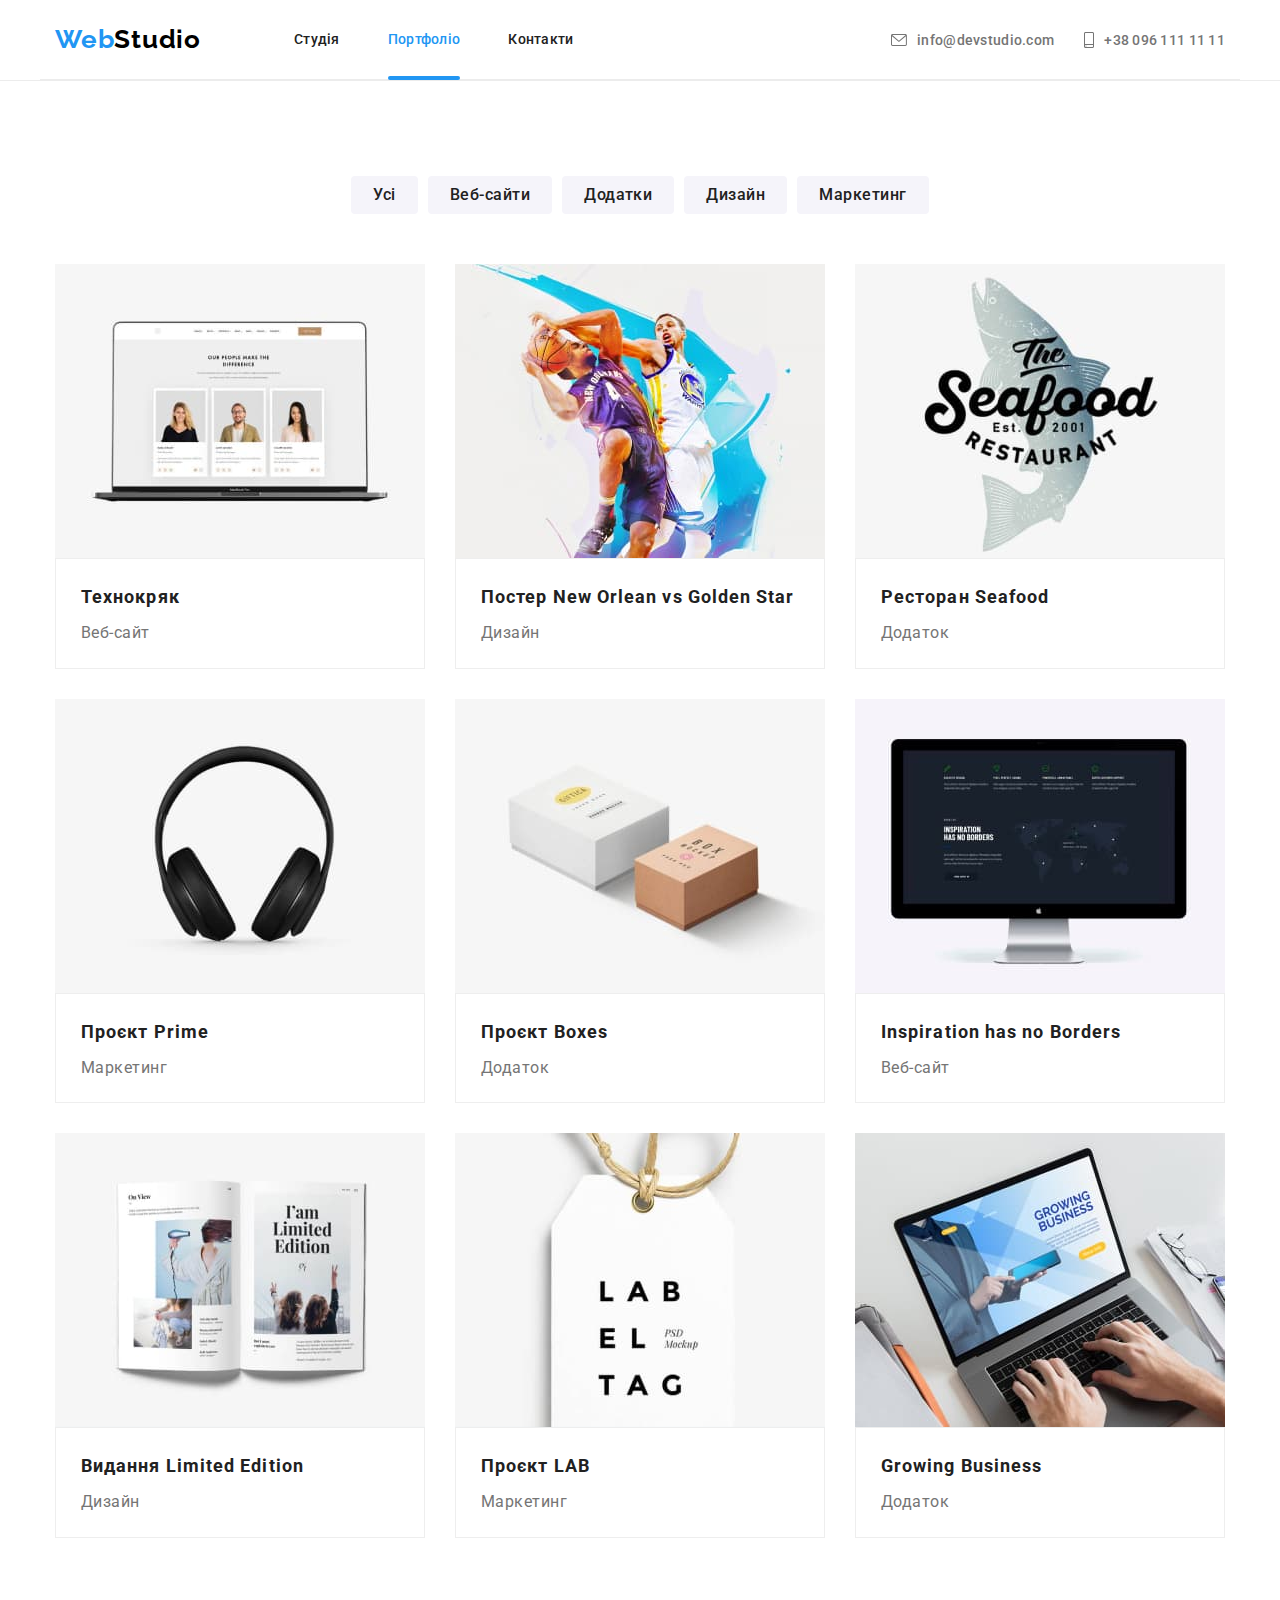
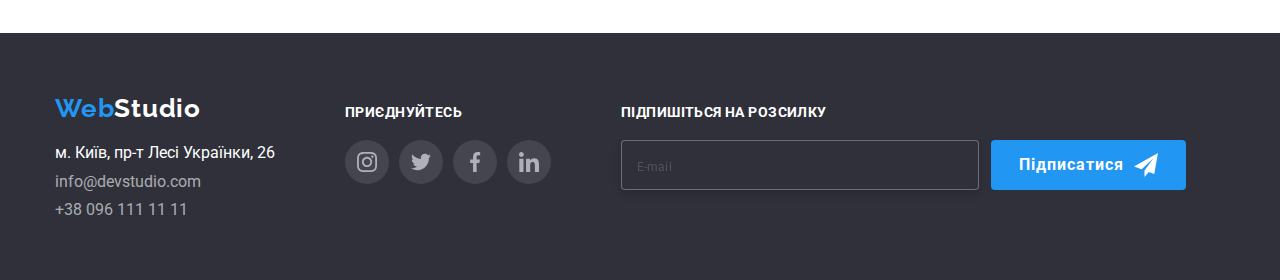
==== portfolio.html @ ee01ff92 "adding files from 6 hw" ====
<!DOCTYPE html>
<html lang="en">

<head>
    <meta charset="UTF-8">
    <meta http-equiv="X-UA-Compatible" content="IE=edge">
    <meta name="viewport" content="width=device-width, initial-scale=1.0">
    <title>WebStudio</title>
    <link
        href="https://fonts.googleapis.com/css2?family=Raleway:wght@700&family=Roboto:wght@400;500;700;900&display=swap"
        rel="stylesheet">
    <link rel="stylesheet"
        href="https://cdnjs.cloudflare.com/ajax/libs/modern-normalize/1.1.0/modern-normalize.min.css">
    <link rel="stylesheet" href="./css/styles.css">
</head>

<body>
    <!-- Header  -->
    <header class="header">
        <div class="header container">
            <nav class="navigation">
                <a href="./index.html" class="logo"> <span class="part-logo"> Web</span>Studio</a>

                <ul class="site-nav list">
                    <li class="nav-items"><a class="nav-link" href="./index.html"> Студія</a></li>
                    <li class="nav-items"><a class="nav-link current-page" href="./portfolio.html"> Портфоліо</a></li>
                    <li class="nav-items"><a class="nav-link" href=""> Контакти</a></li>
                </ul>
            </nav>
            <ul class="contacts list">
                <li class="contacts-item"> <a class="contacts-link" href="mailto:info@devstudio.com">
                        <svg class="header-icon" width="16" height="12">
                            <use href="./images/symbol-defs.svg#icon-mail"></use>
                        </svg> info@devstudio.com</a></li>
                <li class="contacts-item"> <a class="contacts-link" href="tel:+380961111111">
                        <svg class="header-icon" width="10" height="16">
                            <use href="./images/symbol-defs.svg#icon-smartphone"></use>
                        </svg>+38 096 111 11 11</a></li>
            </ul>
        </div>
    </header>

    <!-- Main -->
    <main>
        <section class="examples-section">
            <div class="container examples-container">
                <h1 class="hide-title"> Наші роботи:</h1>
                <div class="button-list-container">
                    <ul class="button-list list">
                        <li class="buttons-choose"><button type="button" class="example-button">Усі </button></li>
                        <li class="buttons-choose"><button type="button" class="example-button">Веб-сайти</button></li>
                        <li class="buttons-choose"><button type="button" class="example-button">Додатки</button></li>
                        <li class="buttons-choose"><button type="button" class="example-button">Дизайн</button></li>
                        <li class="buttons-choose"><button type="button" class="example-button">Маркетинг</button></li>
                    </ul>
                </div>
                <ul class="works-list list">
                    <li class="example-item">
                        <a class="example-link" href="#">
                            <div>
                                <div class="img-overlay">
                                    <img class="example-img" src="./images/work1.jpg" alt="Created web-site Tehnokriak"
                                        width="370" height="300">
                                    <div class="overlay-wrapp">
                                        <p>Ресурс пропонує комплексні пропозиції з різним рівнем функціоналу та
                                            сервісів. Все це дозволить відвідувачу отримати вичерпні відомості про
                                            компанію чи приватну особу.</p>
                                    </div>
                                </div>

                                <div class="example-text">
                                    <h2 class="example-name">Технокряк</h2>
                                    <p class="example-type">Веб-сайт</p>
                                </div>
                            </div>
                        </a>
                    </li>

                    <li class="example-item">
                        <a class="example-link" href="#">
                            <div>
                                <div class="img-overlay">
                                    <img class="example-img" src="./images/work2.jpg"
                                        alt='Designed poster "New Orlean vs Golden Star" ' width="370" height="300">
                                    <div class="overlay-wrapp">
                                        <p>Ресурс пропонує комплексні пропозиції з різним рівнем функціоналу та
                                            сервісів. Все це дозволить відвідувачу отримати вичерпні відомості про
                                            компанію чи приватну особу.</p>
                                    </div>
                                </div>
                                <div class="example-text">
                                    <h2 class="example-name">Постер New Orlean vs Golden Star</h2>
                                    <p class="example-type">Дизайн</p>
                                </div>
                            </div>
                        </a>
                    </li>

                    <li class="example-item">
                        <a class="example-link" href="#">
                            <div>
                                <div class="img-overlay">
                                    <img class="example-img" src="./images/work3.jpg" alt="Worker 3" width="370"
                                        height="300">
                                    <div class="overlay-wrapp">
                                        <p>Ресурс пропонує комплексні пропозиції з різним рівнем функціоналу та
                                            сервісів. Все це дозволить відвідувачу отримати вичерпні відомості про
                                            компанію чи приватну особу.</p>
                                    </div>
                                </div>
                                <div class="example-text">
                                    <h2 class="example-name">Ресторан Seafood</h2>
                                    <p class="example-type">Додаток</p>
                                </div>
                            </div>
                        </a>
                    </li>

                    <li class="example-item">
                        <a class="example-link" href="#">
                            <div>
                                <div class="img-overlay">
                                    <img class="example-img" src="./images/work4.jpg" alt="Worker 4" width="370"
                                        height="300">
                                    <div class="overlay-wrapp">
                                        <p>Ресурс пропонує комплексні пропозиції з різним рівнем функціоналу та
                                            сервісів. Все це дозволить відвідувачу отримати вичерпні відомості про
                                            компанію чи приватну особу.</p>
                                    </div>
                                </div>
                                <div class="example-text">
                                    <h2 class="example-name">Проєкт Prime</h2>
                                    <p class="example-type">Маркетинг</p>
                                </div>
                            </div>
                        </a>
                    </li>

                    <li class="example-item">
                        <a class="example-link" href="#">
                            <div>
                                <div class="img-overlay">
                                    <img class="example-img" src="./images/work5.jpg" alt="Worker 1" width="370"
                                        height="300">
                                    <div class="overlay-wrapp">
                                        <p>Ресурс пропонує комплексні пропозиції з різним рівнем функціоналу та
                                            сервісів. Все це дозволить відвідувачу отримати вичерпні відомості про
                                            компанію чи приватну особу.</p>
                                    </div>
                                </div>
                                <div class="example-text">
                                    <h2 class="example-name">Проєкт Boxes</h2>
                                    <p class="example-type">Додаток</p>
                                </div>
                            </div>
                        </a>
                    </li>

                    <li class="example-item">
                        <a class="example-link" href="#">
                            <div>
                                <div class="img-overlay">
                                    <img class="example-img" src="./images/work6.jpg" alt="Worker 2" width="370"
                                        height="300">
                                    <div class="overlay-wrapp">
                                        <p>Ресурс пропонує комплексні пропозиції з різним рівнем функціоналу та
                                            сервісів. Все це дозволить відвідувачу отримати вичерпні відомості про
                                            компанію чи приватну особу.</p>
                                    </div>
                                </div>
                                <div class="example-text">
                                    <h2 class="example-name">Inspiration has no Borders</h2>
                                    <p class="example-type">Веб-сайт</p>
                                </div>
                            </div>
                        </a>
                    </li>

                    <li class="example-item">
                        <a class="example-link" href="#">
                            <div>
                                <div class="img-overlay">
                                    <img class="example-img" src="./images/work7.jpg" alt="Worker 3" width="370"
                                        height="300">
                                    <div class="overlay-wrapp">
                                        <p>Ресурс пропонує комплексні пропозиції з різним рівнем функціоналу та
                                            сервісів. Все це дозволить відвідувачу отримати вичерпні відомості про
                                            компанію чи приватну особу.</p>
                                    </div>
                                </div>
                                <div class="example-text">
                                    <h2 class="example-name">Видання Limited Edition</h2>
                                    <p class="example-type">Дизайн</p>
                                </div>
                            </div>
                        </a>
                    </li>

                    <li class="example-item">
                        <a class="example-link" href="#">
                            <div>
                                <div class="img-overlay">
                                    <img class="example-img" src="./images/work8.jpg" alt="Worker 4" width="370"
                                        height="300">
                                    <div class="overlay-wrapp">
                                        <p>Ресурс пропонує комплексні пропозиції з різним рівнем функціоналу та
                                            сервісів. Все це дозволить відвідувачу отримати вичерпні відомості про
                                            компанію чи приватну особу.</p>
                                    </div>
                                </div>
                                <div class="example-text">
                                    <h2 class="example-name">Проєкт LAB</h2>
                                    <p class="example-type">Маркетинг</p>
                                </div>
                            </div>
                        </a>
                    </li>

                    <li class="example-item">
                        <a class="example-link" href="#">
                            <div>
                                <div class="img-overlay">
                                    <img class="example-img" src="./images/work9.jpg" alt="Worker 4" width="370"
                                        height="300">
                                    <div class="overlay-wrapp">
                                        <p>Ресурс пропонує комплексні пропозиції з різним рівнем функціоналу та
                                            сервісів. Все це дозволить відвідувачу отримати вичерпні відомості про
                                            компанію чи приватну особу.</p>
                                    </div>
                                </div>
                                <div class="example-text">
                                    <h2 class="example-name">Growing Business</h2>
                                    <p class="example-type">Додаток</p>
                                </div>
                            </div>
                        </a>
                    </li>
                </ul>
            </div>
        </section>
    </main>

    <!-- Footer -->
    <footer>
        <div class="footer container">
            <div class="adress-box">
                <a href="./index.html" class="footer logo"> <span class="part-logo"> Web</span>Studio</a>
                <address>
                    <ul class="footer-contacts list">
                        <li class="footer-contacts-item">
                            <a class="footer-adress-link"
                                href="https://www.google.com/maps/place/%D0%B1%D1%83%D0%BB%D1%8C%D0%B2%D0%B0%D1%80+%D0%9B%D0%B5%D1%81%
                D1%96+%D0%A3%D0%BA%D1%80%D0%B0%D1%97%D0%BD%D0%BA%D0%B8,+26,+%D0%9A%D0%B8%D1%97%D0%B2,+02000/@50.4265807,30.
                5383858,17z/data=!3m1!4b1!4m5!3m4!1s0x40d4cf0e033ecbe9:0x57a4dffefec77da0!8m2!3d50.4265807!4d30.5383858" target="_blank"
                                rel="noopener noreferrer">
                                м. Київ, пр-т Лесі Українки, 26</a>
                        </li>

                        <li class="footer-contacts-item">
                            <a class="footer-contacts-link" href="mailto:info@devstudio.com">info@devstudio.com</a>
                        </li>

                        <li class="footer-contacts-item">
                            <a class="footer-contacts-link" href="tel:+380961111111">+38 096 111 11 11</a>
                        </li>
                    </ul>
                </address>
            </div>
            <div class="footer-social">
                <h3 class="social-title uppercase-text">Приєднуйтесь</h3>
                <ul class="footer social-list">
                    <li><a class="social-link" href="#"><svg width="20" height="20">
                                <use href="./images/symbol-defs.svg#icon-instagram"></use>
                            </svg></a></li>
                    <li><a class="social-link" href="#"><svg width="20" height="20">
                                <use href="./images/symbol-defs.svg#icon-twitter"></use>
                            </svg></a></li>
                    <li><a class="social-link" href="#"><svg width="20" height="20">
                                <use href="./images/symbol-defs.svg#icon-facebook"></use>
                            </svg></a></li>
                    <li><a class="social-link" href="#"><svg width="20" height="20">
                                <use href="./images/symbol-defs.svg#icon-linkedin"></use>
                            </svg></a></li>
                </ul>
            </div>

            <div class="footer-subscribe">
                <h3 class="subscribe-title uppercase-text">Підпишіться на розсилку</h3>
                <form class="subscribe-form">
                    <input class="subscribe-input " type="email" name="email" placeholder="E-mail" required>
                    <button class="subscribe-button button " type="submit">
                        <span> Підписатися</span>
                        <svg class="subscribe-icon" width="24" height="24">
                            <use href="./images/symbol-defs.svg#icon-subscribe"></use>
                        </svg>
                    </button>
                </form>
            </div>

        </div>
    </footer>

</body>

</html>
---- css/styles.css ----
:root {
   --primary-text-color: #757575;
   --title-text-color: #212121;
   --accent-color: #2196F3;
   --primary-background-color: #ffffff;
   --secondary-background-color: #F5F4FA;
   --background-hero-color: #2F303A;

   --cubic: cubic-bezier(0.4, 0, 0.2, 1);
}

/*  reseting styles */

ul {
   list-style: none;
   padding: 0;
   margin: 0;
}

button {
   cursor: pointer
}

a {
   text-decoration: none;
   color: inherit;
   margin: 0;
}

h1,
h2,
h3,
h4,
h5,
h6 {
   margin: 0;
}

p {
   margin: 0;
}

address {
   font-style: normal;
}

button {
   font-family: inherit;
   padding: 0;
   margin: 0;
}

img {
   display: block;
   max-width: 100%;
   height: auto;
}

.container {
   max-width: 1200px;
   padding: 0 15px;
   margin: 0 auto;
}


body {
   font-family: Roboto, sans-serif;
   font-style: normal;
   color: var(--primary-text-color)
}


/* Header styles */
.header {
   border-bottom: 1px solid #ECECEC;
}

.header.container {
   height: 80px;
   display: flex;
}

/* Logo styles */
.logo {
   text-decoration: none;
   display: flex;
   align-items: center;
   justify-content: center;

   font-family: 'Raleway';
   font-weight: 700;
   font-size: 26px;
   line-height: 1.2;
   letter-spacing: 0.03em;
   color: #000000;
   margin-top: auto;
   margin-bottom: auto;
}

.logo .part-logo {
   color: var(--accent-color);
}


/* Navigation styles */
.nav-link {
   font-family: 'Roboto';
   font-style: normal;
   font-weight: 500;
   font-size: 14px;
   line-height: 1.2;
   letter-spacing: 0.02em;
   color: var(--title-text-color);

   padding-top: 32px;
   padding-bottom: 32px;
}

.site-nav :hover,
.site-nav :focus {
   color: var(--accent-color);
}



.navigation {
   display: flex;
   align-items: center;
   justify-content: center;
}

.site-nav {
   display: flex;
   align-items: center;
   justify-content: center;
}

.site-nav {
   margin-left: 93px;
   gap: 48px;
}

.nav-items {
   flex-basis: calc((100% - 2 * 50px)/2);

}

.nav-link {
   display: inline-block;
   position: relative;
}

.nav-link::after {
   position: absolute;
   left: 0;
   bottom: 0;
   content: '';
   width: 100%;
   height: 4px;
   padding-top: 1px;

   border-radius: 2px;
   background-color: var(--accent-color);
   transform: scaleX(0);
   transition: transform 250ms var(--cubic) 0ms;
}

.nav-link:hover::after,
.nav-link:focus::after {
   transform: scaleX(1);
}

.current-page {
   color: var(--accent-color);
}

.current-page::after {
   transform: scaleX(1);
}




/* Header contacts styles */
.contacts.list {
   display: flex;

   align-items: center;
   justify-content: center;
   margin-left: auto;
}

.contacts-link {
   font-weight: 500;
   font-size: 14px;
   line-height: 16px;
   letter-spacing: 0.02em;
   margin-left: auto;

   color: var(--primary-text-color);
   transition: color 250ms var(--cubic);
}

.contacts-item {
   display: flex;
   align-items: center;
   margin-left: auto;
}

.contacts-item :hover,
.contacts-item :focus {
   color: var(--accent-color);
}

.contacts-link {
   display: flex;
   align-items: center;
   margin-left: 30px;
}

.header-icon {
   margin-right: 10px;
   align-items: center;
   fill: currentColor;
}


/* Main styles */

/* Hero styles */
.hero {
   max-width: 1600px;
   height: 600px;
   margin-left: auto;
   margin-right: auto;
   background-image: linear-gradient(rgba(47, 48, 58, 0.4),
         rgba(47, 48, 58, 0.4)),
      url(../images/hero-background.jpg);
   background-repeat: no-repeat;
   background-position: center;
}

.hero-title {
   font-weight: 900;
   font-size: 44px;
   line-height: 1.36;
   text-align: center;
   letter-spacing: 0.06em;
   text-transform: uppercase;
   color: #ffffff;

   margin-bottom: 30px;
}

.hero-wrapper {
   max-width: 700px;
   margin-left: auto;
   margin-right: auto;
   padding-top: 200px;
   padding-bottom: 200px;
}

.button {
   color: #ffffff;
   background-color: var(--accent-color);
   border: none;
   border-radius: 4px;

}

.hero-button {
   display: flex;
   padding: 10px 32px;
   margin-left: auto;
   margin-right: auto;

   box-shadow: 0px 4px 4px rgba(0, 0, 0, 0.15);

   font-family: Roboto, sans-serif;
   font-weight: 700;
   font-size: 16px;
   line-height: 1.8;
   letter-spacing: 0.06em;

   transition: color 250ms var(--cubic);
}

.hero-button:hover,
.hero-button:focus {
   cursor: pointer;
   color: #000000;
   background-color: #188CE8;
   /* background-color: #EEEEEE; */

}


/* Main styles */
.section-title {
   color: var(--title-text-color);
   font-weight: 700;
   font-size: 36px;
   line-height: 1.2;
   text-align: center;
   letter-spacing: 0.03em;

   margin-bottom: 50px;
}

.section {
   padding-top: 95px;
   padding-bottom: 95px;
}


/*  What we do section  */

.we-do.list {
   display: flex;
}

.we-do-box {
   position: relative;
   display: inline-block;
}

.we-do-item:nth-child(-n+2) {
   margin-right: 30px;
}

.overlay-text {
   position: absolute;
   display: flex;
   justify-content: center;
   align-items: center;
   bottom: 0;
   left: 0;
   width: 100%;
   height: 70px;
   background: rgba(47, 48, 58, 0.8);
}

.uppercase-text {
   font-weight: 700;
   font-size: 14px;
   line-height: 16px;
   letter-spacing: 0.03em;
   text-transform: uppercase;

   color: #FFFFFF;
}

/* "Our advantages" styles */
.advantages-title {
   color: var(--title-text-color);

   font-weight: 700;
   font-size: 14px;
   line-height: 1.2;
   letter-spacing: 0.03em;
   text-transform: uppercase;

   margin-bottom: 10px;
}

.advantages-item {
   width: 270px;
}

.advantages-icon-box {
   height: 120px;
   background-color: var(--secondary-background-color);
   margin-bottom: 30px;
   display: flex;
   justify-content: center;
   align-items: center;
}

.advantages-text {
   font-weight: 400;
   font-size: 14px;
   line-height: 1.71;
   letter-spacing: 0.03em;
}

.hide-title {
   position: absolute;
   white-space: nowrap;
   width: 1px;
   height: 1px;
   overflow: hidden;
   border: 0;
   padding: 0;
   clip: rect(0 0 0 0);
   clip-path: inset(50%);
   margin: -1px;
}

.advantages-list {
   display: flex;
}

.advantages-item:nth-child(-n+3) {
   margin-right: 30px;
}

.advantages.section {
   padding-bottom: 0;
}


/* "Our team"  styles */

.section.team {
   background-color: var(--secondary-background-color);
}

.team-card {
   background-color: var(--primary-background-color);
   box-shadow: 0px 1px 3px rgba(0, 0, 0, 0.12), 0px 1px 1px rgba(0, 0, 0, 0.14), 0px 2px 1px rgba(0, 0, 0, 0.2);
   border-radius: 0px 0px 4px 4px;
}

.worker-name {
   font-weight: 500;
   font-size: 16px;
   line-height: 1.2;
   letter-spacing: 0.03em;
   color: var(--title-text-color);
   margin-bottom: 10px;
}

.worker-position {
   font-weight: 400;
   font-size: 16px;
   line-height: 1.2;
   letter-spacing: 0.03em;
   margin-bottom: 16px;
}

.team-list {
   display: flex;
   gap: 30px;
   flex-basis: calc((100% - 3 * 30px)/4);
}

.team-naming {
   padding: 30px 32px;
   text-align: center;
}

.social-list {
   display: flex;
   justify-content: space-between;
}

.social-link {
   font-weight: 400;
   font-size: 14px;
   line-height: 1.71;
   letter-spacing: 0.03em;
   color: rgba(255, 255, 255, 0.6);

   display: flex;
   justify-content: center;
   align-items: center;
   width: 44px;
   height: 44px;
   border-radius: 50%;
   fill: #AFB1B8;

   transition: fill 250ms var(--cubic),
      background-color 250ms var(--cubic),
      border-radius 250ms var(--cubic);
}


/*         ------------------------------- */
.social-link:hover,
.social-link:focus {
   background-color: var(--accent-color);
   fill: var(--primary-background-color);
}


/* Clients styles */
.clients-list {
   display: flex;
   gap: 30px;
   flex-basis: calc((100% - 5 * 30px)/6);
}


.clients-link {
   display: flex;
   width: 160px;
   height: 92px;
   justify-content: center;
   align-items: center;
   border: 1px solid #AFB1B8;
   border-radius: 4px;
   fill: #AFB1B8;

   transition: fill 250ms var(--cubic);
}

.clients-link:focus,
.clients-link:hover {
   border: 1px solid var(--accent-color);
   fill: var(--accent-color);
}


/* Portfolio styles */

/* Buttons list */
.button-list {
   display: flex;
   justify-content: center;
   margin-bottom: 50px;
}

.buttons-choose:not(:last-child) {
   margin-right: 10px;
}

/* 
.button-list .button  */
.example-button {
   font-family: Roboto;
   background-color: var(--secondary-background-color);
   color: var(--title-text-color);
   font-weight: 500;
   font-size: 16px;
   line-height: 1.62;
   letter-spacing: 0.03em;
   border: none;
   border-radius: 4px;
   padding: 6px 22px;

   transition: color 250ms var(--cubic),
      background-color 250ms var(--cubic),
      box-shadow 250ms var(--cubic);
}


.example-button:hover,
.example-button:focus,
.example-button:active {
   color: var(--primary-background-color);
   background-color: var(--accent-color);
   box-shadow: 0px 4px 4px rgba(0, 0, 0, 0.25);
}

/* Examples  */
.examples-container {
   padding-top: 95px;
   padding-bottom: 95px;
}

.example-link {
   position: relative;
}

.example-item {
   position: relative;
   box-sizing: border-box;
   background-color: #FFFFFF;
   flex-basis: calc((100% - 2 * 30px)/3);
}

.img-overlay {
   position: relative;
   overflow: hidden;
}

.overlay-wrapp {
   font-size: 18px;
   line-height: 1.56;
   letter-spacing: 0.03em;
   color: #fff;

   position: absolute;
   display: flex;
   justify-content: center;
   align-items: center;
   background: rgba(33, 150, 243, 0.9);
   padding: 63px 24px;
   bottom: 0;
   width: 100%;
   height: 100%;

   transform: translateY(100%);
   transition: 250ms transform var(--cubic);

}

.example-link:focus .overlay-wrapp,
.example-item:hover .overlay-wrapp {
   transform: translateY(0);
}

.example-item:hover {
   box-shadow: 0px 1px 1px rgba(0, 0, 0, 0.12), 0px 4px 4px rgba(0, 0, 0, 0.06), 1px 4px 6px rgba(0, 0, 0, 0.16);
}

.example-text {
   padding: 20px 25px;
   border: 1px solid #EEEEEE;
}

.works-list {
   display: flex;
   flex-wrap: wrap;
   gap: 30px;
   justify-content: center;
}

.example-name {
   font-weight: 700;
   font-size: 18px;
   line-height: 2.0;
   letter-spacing: 0.06em;
   margin-bottom: 4px;
   color: var(--title-text-color);
}

.example-type {
   font-weight: 400;
   font-size: 16px;
   line-height: 1.8;
   letter-spacing: 0.03em;
   color: var(--primary-text-color);
}

/* Footer */
footer {
   background-color: var(--background-hero-color);
}

.footer.container {
   padding-top: 60px;
   padding-bottom: 60px;
}


/* Contacts styles */
.footer {
   display: flex;
   align-items: baseline;
   gap: 0;
}


.footer-social {
   width: 206px;
   height: 80px;
   margin-right: 70px;
   margin-left: 70px;
}

.social-title {
   margin-bottom: 20px;
}

.footer .social-link {
   background-color: rgba(255, 255, 255, 0.1);
   border-radius: 50%;
   transition: background-color 250ms var(--cubic),
      color 250ms var(--cubic);
}

.social-link:hover,
.social-link:focus {
   background-color: var(--accent-color);
}

.footer .logo {
   display: inline-block;
   color: #FFFFFF;
   margin-bottom: 20px;
}

.footer-adress-link {
   color: #FFFFFF;
   transition: color 250ms var(--cubic);
}

.footer-contacts-item:nth-child(-n+2) {
   margin-bottom: 10px;
}

.footer-contacts-link {
   color: rgba(255, 255, 255, 0.6);
   transition: color 250ms var(--cubic);
}

.footer-contacts-link:focus,
.footer-contacts-link:hover,
.footer-adress-link:hover,
.footer-adress-link:focus {
   color: var(--accent-color);
}


/* Footer-subscribe */
.subscribe-title {
   margin-bottom: 20px;
}

.subscribe-form {
   display: flex;
}

.subscribe-input {
   width: 358px;
   height: 50px;
   letter-spacing: 0.03em;
   color: var(--primary-background-color);
   background-color: var(--background-hero-color);
   filter: drop-shadow(0px 4px 4px rgba(0, 0, 0, 0.15));

   border: 1px solid rgba(255, 255, 255, 0.3);
   border-radius: 4px;
   padding: 15px;

   outline: transparent;
}

.subscribe-button {
   display: flex;
   align-items: center;
   text-align: center;

   font-weight: 700;
   font-size: 16px;
   line-height: 1.88;
   letter-spacing: 0.06em;
   color: #FFFFFF;

   margin-left: 12px;
   padding: 10px 28px;

}

.subscribe-icon {
   margin-left: 10px;
}


/* Modal window */
.backdrop {
   position: fixed;
   left: 0;
   bottom: 0;
   top: 0;
   right: 0;
   opacity: 1;
   transition: opacity 250ms var(--cubic);
   background-color: rgba(0, 0, 0, 0.2);

}

.is-hidden {
   visibility: hidden;
   opacity: 0;
   pointer-events: none;

}

.modal {
   position: absolute;
   width: 528px;
   height: 581px;
   top: 50%;
   padding: 40px;
   left: 50%;
   transform: translate(-50%, -50%) scale(1);
   background-color: #FFFFFF;
   box-shadow: 0px 1px 3px rgba(0, 0, 0, 0.12), 0px 1px 1px rgba(0, 0, 0, 0.14), 0px 2px 1px rgba(0, 0, 0, 0.2);
   border-radius: 4px;
   transition: transform 250ms var(--cubic);
}

.modal-close {
   cursor: pointer;
   position: absolute;
   width: 30px;
   height: 30px;
   display: flex;
   align-items: center;
   justify-content: center;
   right: 8px;
   top: 8px;
   padding: 0;
   border: 1px solid rgba(0, 0, 0, 0.1);
   border-radius: 50%;
   background-color: transparent;
   transition: fill 250ms var(--cubic);
}

.modal-close:hover,
.modal-close:focus {
   fill: var(--accent-color);
}

.backdrop.is-hidden .modal {
   transform: translate(-50%, -50%) scale(0);
}


/* Form styles */
.form-title {
   font-weight: 700;
   font-size: 20px;
   line-height: 1.15;
   text-align: center;
   letter-spacing: 0.03em;
   margin-bottom: 12px;

   color: var(--title-text-color);
}

.label {
   display: block;
}

.label-text {
   font-size: 12px;
   line-height: 1.6;
   letter-spacing: 0.01em;

   color: var(--primary-text-color);
}

.field {
   position: relative;
   margin-bottom: 10px;
}

.input {
   width: 100%;
   border: 1px solid rgba(33, 33, 33, 0.2);
   border-radius: 4px;
   outline: transparent;
   transition: border 250ms var(--cubic);
}

.input:focus {
   border-color: var(--accent-color);
}

.field-input {
   padding: 10px 15px 10px 32px;
}

.field-icon {
   position: absolute;
   left: 14px;
   top: 50%;
   transform: translateY(-50%);
   transition: fill 250ms var(--cubic);
}

.field-input:focus+.field-icon {
   fill: var(--accent-color);
}

.input-comment {
   padding: 12px 16px;
   height: 120px;
   resize: none;
   margin-bottom: 20px;

   font-size: 12px;
   line-height: 1.16;
   letter-spacing: 0.01em;

   color: rgba(117, 117, 117, 0.5);
}

::placeholder{
   font-size: 12px;
line-height: 14px;
letter-spacing: 0.01em;

color: rgba(117, 117, 117, 0.5);
}


.privacy {
   display: flex;
   justify-content: center;
   align-items: center;
   margin-bottom: 30px;
}

.privacy-wrapp {
   display: flex;
   justify-content: center;
   align-items: center;
   width: 15px;
   height: 14px;
   border: 1px solid;
   border-radius: 2px;
   border-color: var(--title-text-color);
   transition: border-color 250ms var(--cubic);
}

.privacy-icon {
   opacity: 0;
   transition: opacity 250ms var(--cubic);
}

.privacy-input {
   position: absolute;
}

.privacy-input:checked+.privacy-wrapp {
   border-color: transparent;
}

.privacy-input:checked+.privacy-wrapp .privacy-icon {
   opacity: 1;
}

.privacy-link {
   font-size: 14px;
   line-height: 1.71;
   letter-spacing: 0.03em;
   text-decoration: underline;
   color: var(--accent-color);
}

.privacy-text {
   font-size: 14px;
   line-height: 1.71;
   letter-spacing: 0.03em;
   color: var(--primary-text-color);
   margin-left: 8px;

}


.form-button {
   display: flex;
   align-items: center;
   text-align: center;
   padding: 10px 52px;
   margin-left: auto;
   margin-right: auto;

   font-weight: 700;
   font-size: 16px;
   line-height: 1.88;
   letter-spacing: 0.06em;
}
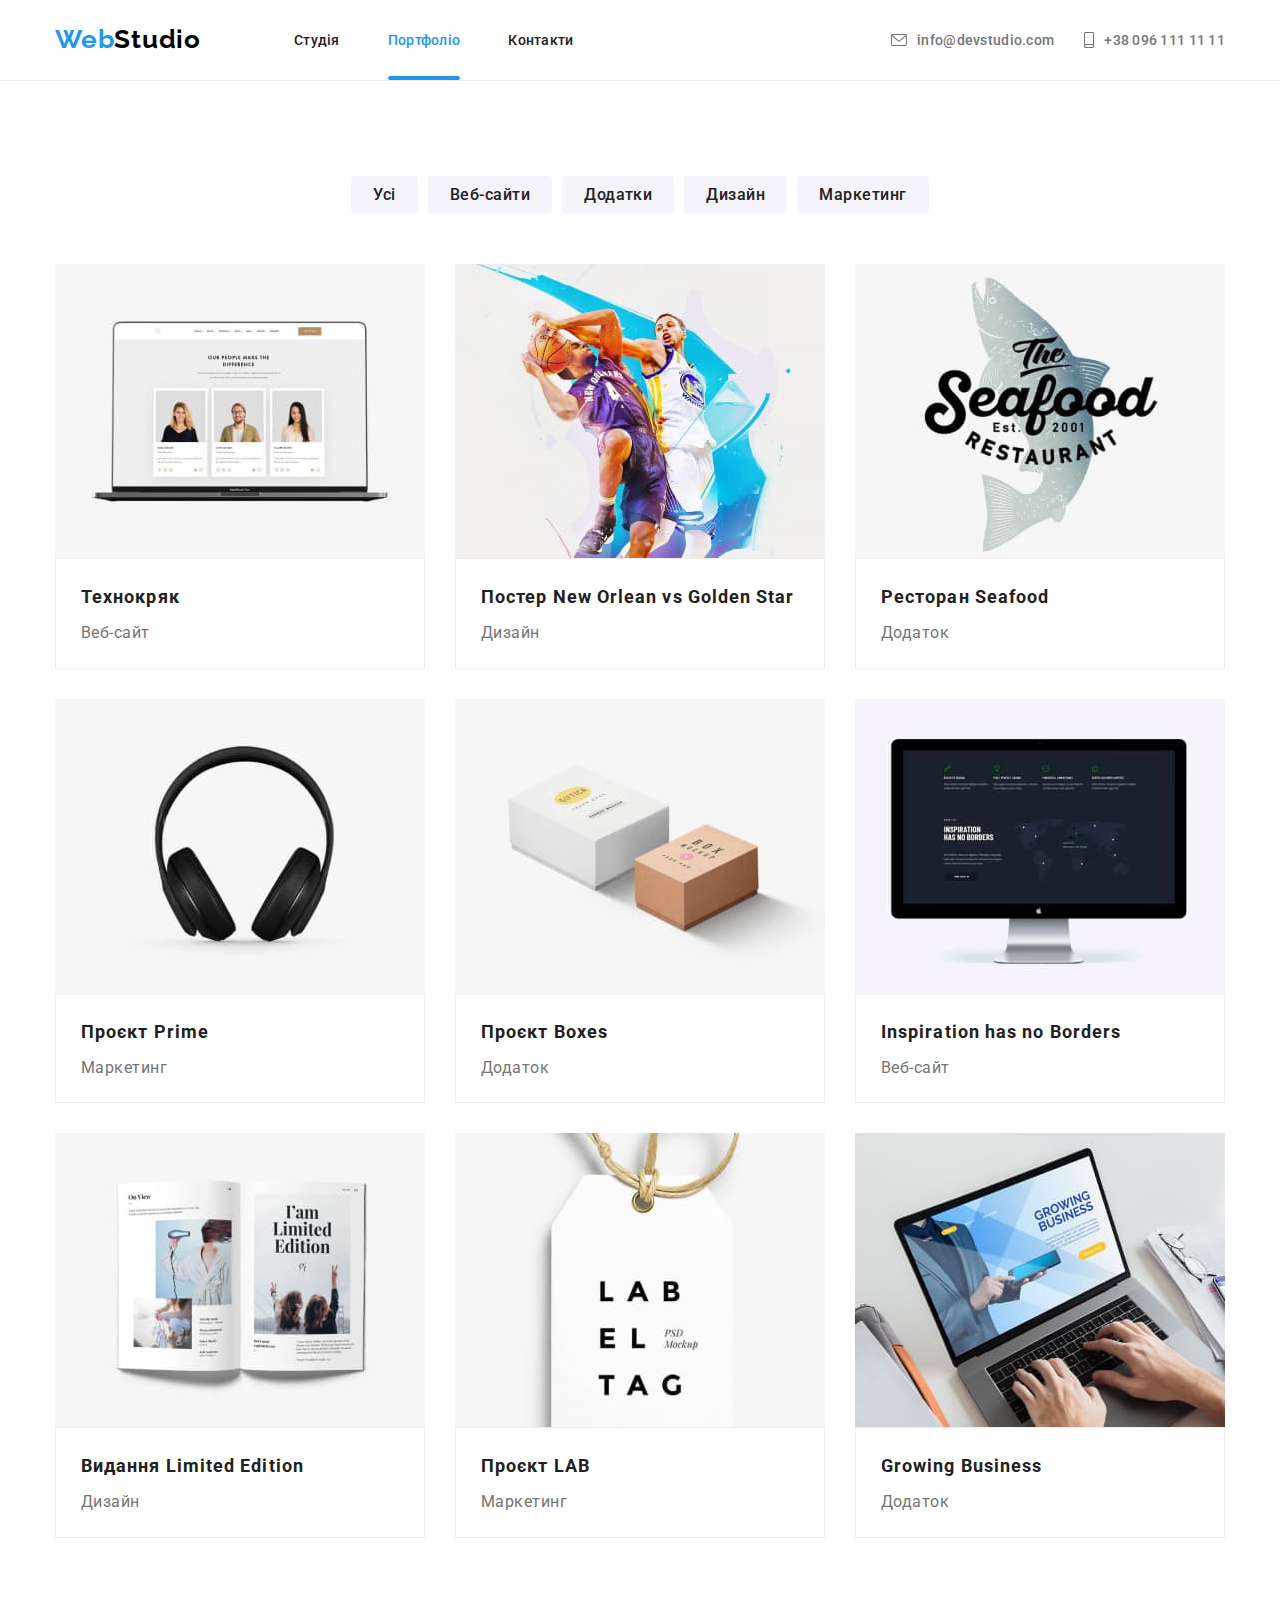
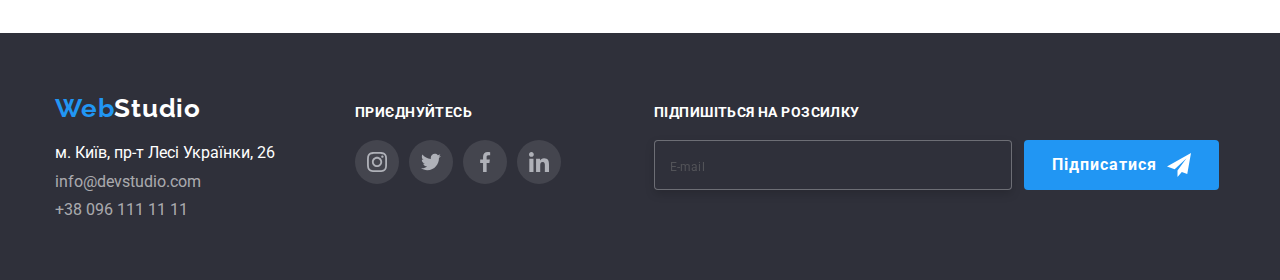
==== commit 54397f2b: "renaming classes to BEM" ====
--- a/portfolio.html
+++ b/portfolio.html
@@ -16,26 +16,33 @@
 
 <body>
     <!-- Header  -->
-    <header class="header">
-        <div class="header container">
-            <nav class="navigation">
-                <a href="./index.html" class="logo"> <span class="part-logo"> Web</span>Studio</a>
-
-                <ul class="site-nav list">
-                    <li class="nav-items"><a class="nav-link" href="./index.html"> Студія</a></li>
-                    <li class="nav-items"><a class="nav-link current-page" href="./portfolio.html"> Портфоліо</a></li>
-                    <li class="nav-items"><a class="nav-link" href=""> Контакти</a></li>
+    <header class="portfolio-header header">
+        <div class="header-container container">
+            <nav class="header__navigation navigation">
+                <a class="header-logo logo" href="./index.html">
+                    <span class="logo__decor"> Web</span>Studio
+                </a>
+
+                <ul class="menu-list menu site-nav">
+                    <li class="menu-list__item"><a class="menu-list__link" href="./index.html"> Студія</a></li>
+                    <li class="menu-list__item"><a class="menu-list__link active__page" href="./portfolio.html">
+                            Портфоліо</a></li>
+                    <li class="menu-list__item"><a class="menu-list__link" href=""> Контакти</a></li>
                 </ul>
             </nav>
-            <ul class="contacts list">
-                <li class="contacts-item"> <a class="contacts-link" href="mailto:info@devstudio.com">
-                        <svg class="header-icon" width="16" height="12">
+            <ul class="contacts-list ">
+                <li class="contacts-list__item">
+                    <a class="contacts-list__link" href="mailto:info@devstudio.com">
+                        <svg class="contacts-list-icon" width="16" height="12">
                             <use href="./images/symbol-defs.svg#icon-mail"></use>
-                        </svg> info@devstudio.com</a></li>
-                <li class="contacts-item"> <a class="contacts-link" href="tel:+380961111111">
-                        <svg class="header-icon" width="10" height="16">
+                        </svg> info@devstudio.com</a>
+                </li>
+                <li class="contacts-list__item">
+                    <a class="contacts-list__link" href="tel:+380961111111">
+                        <svg class="contacts-list-icon" width="10" height="16">
                             <use href="./images/symbol-defs.svg#icon-smartphone"></use>
-                        </svg>+38 096 111 11 11</a></li>
+                        </svg>+38 096 111 11 11</a>
+                </li>
             </ul>
         </div>
     </header>
@@ -43,20 +50,30 @@
     <!-- Main -->
     <main>
         <section class="examples-section">
-            <div class="container examples-container">
+            <div class="examples-container container ">
                 <h1 class="hide-title"> Наші роботи:</h1>
                 <div class="button-list-container">
-                    <ul class="button-list list">
-                        <li class="buttons-choose"><button type="button" class="example-button">Усі </button></li>
-                        <li class="buttons-choose"><button type="button" class="example-button">Веб-сайти</button></li>
-                        <li class="buttons-choose"><button type="button" class="example-button">Додатки</button></li>
-                        <li class="buttons-choose"><button type="button" class="example-button">Дизайн</button></li>
-                        <li class="buttons-choose"><button type="button" class="example-button">Маркетинг</button></li>
+                    <ul class="button-list">
+                        <li class="button-list__item">
+                            <button class="button-list__button" type="button" >Усі </button>
+                        </li>
+                        <li class="button-list__item">
+                            <button class="button-list__button" type="button" >Веб-сайти</button>
+                        </li>
+                        <li class="button-list__item">
+                            <button class="button-list__button" type="button" >Додатки</button>
+                        </li>
+                        <li class="button-list__item">
+                            <button class="button-list__button" type="button" >Дизайн</button>
+                        </li>
+                        <li class="button-list__item">
+                            <button class="button-list__button" type="button" >Маркетинг</button>
+                        </li>
                     </ul>
                 </div>
-                <ul class="works-list list">
-                    <li class="example-item">
-                        <a class="example-link" href="#">
+                <ul class="examples-list works-list ">
+                    <li class="example-list__item">
+                        <a class="example-list__link" href="#">
                             <div>
                                 <div class="img-overlay">
                                     <img class="example-img" src="./images/work1.jpg" alt="Created web-site Tehnokriak"
@@ -68,7 +85,7 @@
                                     </div>
                                 </div>
 
-                                <div class="example-text">
+                                <div class="example-info">
                                     <h2 class="example-name">Технокряк</h2>
                                     <p class="example-type">Веб-сайт</p>
                                 </div>
@@ -76,8 +93,8 @@
                         </a>
                     </li>
 
-                    <li class="example-item">
-                        <a class="example-link" href="#">
+                    <li class="example-list__item">
+                        <a class="example-list__link" href="#">
                             <div>
                                 <div class="img-overlay">
                                     <img class="example-img" src="./images/work2.jpg"
@@ -88,7 +105,7 @@
                                             компанію чи приватну особу.</p>
                                     </div>
                                 </div>
-                                <div class="example-text">
+                                <div class="example-info">
                                     <h2 class="example-name">Постер New Orlean vs Golden Star</h2>
                                     <p class="example-type">Дизайн</p>
                                 </div>
@@ -96,8 +113,8 @@
                         </a>
                     </li>
 
-                    <li class="example-item">
-                        <a class="example-link" href="#">
+                    <li class="example-list__item">
+                        <a class="example-list__link" href="#">
                             <div>
                                 <div class="img-overlay">
                                     <img class="example-img" src="./images/work3.jpg" alt="Worker 3" width="370"
@@ -108,7 +125,7 @@
                                             компанію чи приватну особу.</p>
                                     </div>
                                 </div>
-                                <div class="example-text">
+                                <div class="example-info">
                                     <h2 class="example-name">Ресторан Seafood</h2>
                                     <p class="example-type">Додаток</p>
                                 </div>
@@ -116,8 +133,8 @@
                         </a>
                     </li>
 
-                    <li class="example-item">
-                        <a class="example-link" href="#">
+                    <li class="example-list__item">
+                        <a class="example-list__link" href="#">
                             <div>
                                 <div class="img-overlay">
                                     <img class="example-img" src="./images/work4.jpg" alt="Worker 4" width="370"
@@ -128,7 +145,7 @@
                                             компанію чи приватну особу.</p>
                                     </div>
                                 </div>
-                                <div class="example-text">
+                                <div class="example-info">
                                     <h2 class="example-name">Проєкт Prime</h2>
                                     <p class="example-type">Маркетинг</p>
                                 </div>
@@ -136,8 +153,8 @@
                         </a>
                     </li>
 
-                    <li class="example-item">
-                        <a class="example-link" href="#">
+                    <li class="example-list__item">
+                        <a class="example-list__link" href="#">
                             <div>
                                 <div class="img-overlay">
                                     <img class="example-img" src="./images/work5.jpg" alt="Worker 1" width="370"
@@ -148,7 +165,7 @@
                                             компанію чи приватну особу.</p>
                                     </div>
                                 </div>
-                                <div class="example-text">
+                                <div class="example-info">
                                     <h2 class="example-name">Проєкт Boxes</h2>
                                     <p class="example-type">Додаток</p>
                                 </div>
@@ -156,8 +173,8 @@
                         </a>
                     </li>
 
-                    <li class="example-item">
-                        <a class="example-link" href="#">
+                    <li class="example-list__item">
+                        <a class="example-list__link" href="#">
                             <div>
                                 <div class="img-overlay">
                                     <img class="example-img" src="./images/work6.jpg" alt="Worker 2" width="370"
@@ -168,7 +185,7 @@
                                             компанію чи приватну особу.</p>
                                     </div>
                                 </div>
-                                <div class="example-text">
+                                <div class="example-info">
                                     <h2 class="example-name">Inspiration has no Borders</h2>
                                     <p class="example-type">Веб-сайт</p>
                                 </div>
@@ -176,8 +193,8 @@
                         </a>
                     </li>
 
-                    <li class="example-item">
-                        <a class="example-link" href="#">
+                    <li class="example-list__item">
+                        <a class="example-list__link" href="#">
                             <div>
                                 <div class="img-overlay">
                                     <img class="example-img" src="./images/work7.jpg" alt="Worker 3" width="370"
@@ -188,7 +205,7 @@
                                             компанію чи приватну особу.</p>
                                     </div>
                                 </div>
-                                <div class="example-text">
+                                <div class="example-info">
                                     <h2 class="example-name">Видання Limited Edition</h2>
                                     <p class="example-type">Дизайн</p>
                                 </div>
@@ -196,8 +213,8 @@
                         </a>
                     </li>
 
-                    <li class="example-item">
-                        <a class="example-link" href="#">
+                    <li class="example-list__item">
+                        <a class="example-list__link" href="#">
                             <div>
                                 <div class="img-overlay">
                                     <img class="example-img" src="./images/work8.jpg" alt="Worker 4" width="370"
@@ -208,7 +225,7 @@
                                             компанію чи приватну особу.</p>
                                     </div>
                                 </div>
-                                <div class="example-text">
+                                <div class="example-info">
                                     <h2 class="example-name">Проєкт LAB</h2>
                                     <p class="example-type">Маркетинг</p>
                                 </div>
@@ -216,8 +233,8 @@
                         </a>
                     </li>
 
-                    <li class="example-item">
-                        <a class="example-link" href="#">
+                    <li class="example-list__item">
+                        <a class="example-list__link" href="#">
                             <div>
                                 <div class="img-overlay">
                                     <img class="example-img" src="./images/work9.jpg" alt="Worker 4" width="370"
@@ -228,7 +245,7 @@
                                             компанію чи приватну особу.</p>
                                     </div>
                                 </div>
-                                <div class="example-text">
+                                <div class="example-info">
                                     <h2 class="example-name">Growing Business</h2>
                                     <p class="example-type">Додаток</p>
                                 </div>
@@ -241,51 +258,68 @@
     </main>
 
     <!-- Footer -->
-    <footer>
-        <div class="footer container">
-            <div class="adress-box">
-                <a href="./index.html" class="footer logo"> <span class="part-logo"> Web</span>Studio</a>
+    <footer class="footer">
+        <div class="footer-container container">
+            <div class="footer-adress">
+                <a class="footer-logo logo" href="./index.html">
+                    <span class="logo__decor"> Web</span>Studio
+                </a>
                 <address>
-                    <ul class="footer-contacts list">
-                        <li class="footer-contacts-item">
-                            <a class="footer-adress-link"
+                    <ul class="footer-contacts">
+                        <li class="footer-contacts__item">
+                            <a class="footer-contacts__link footer-adress__link"
                                 href="https://www.google.com/maps/place/%D0%B1%D1%83%D0%BB%D1%8C%D0%B2%D0%B0%D1%80+%D0%9B%D0%B5%D1%81%
                 D1%96+%D0%A3%D0%BA%D1%80%D0%B0%D1%97%D0%BD%D0%BA%D0%B8,+26,+%D0%9A%D0%B8%D1%97%D0%B2,+02000/@50.4265807,30.
-                5383858,17z/data=!3m1!4b1!4m5!3m4!1s0x40d4cf0e033ecbe9:0x57a4dffefec77da0!8m2!3d50.4265807!4d30.5383858" target="_blank"
-                                rel="noopener noreferrer">
+                5383858,17z/data=!3m1!4b1!4m5!3m4!1s0x40d4cf0e033ecbe9:0x57a4dffefec77da0!8m2!3d50.4265807!4d30.5383858" target="_blank" rel="noopener noreferrer">
                                 м. Київ, пр-т Лесі Українки, 26</a>
                         </li>
 
-                        <li class="footer-contacts-item">
-                            <a class="footer-contacts-link" href="mailto:info@devstudio.com">info@devstudio.com</a>
-                        </li>
-
-                        <li class="footer-contacts-item">
-                            <a class="footer-contacts-link" href="tel:+380961111111">+38 096 111 11 11</a>
+                        <li class="footer-contacts__item">
+                            <a class="footer-contacts__link" href="mailto:info@devstudio.com">info@devstudio.com</a>
+                        </li>
+
+                        <li class="footer-contacts__item">
+                            <a class="footer-contacts__link" href="tel:+380961111111">+38 096 111 11 11</a>
                         </li>
                     </ul>
                 </address>
             </div>
             <div class="footer-social">
-                <h3 class="social-title uppercase-text">Приєднуйтесь</h3>
-                <ul class="footer social-list">
-                    <li><a class="social-link" href="#"><svg width="20" height="20">
+                <h3 class="social-title secondary-title">Приєднуйтесь</h3>
+                <ul class="social-list">
+                    <li class="social-list__item">
+                        <a class="social-list__link  footer-social-list__link" href="#">
+                            <svg width="20" height="20">
                                 <use href="./images/symbol-defs.svg#icon-instagram"></use>
-                            </svg></a></li>
-                    <li><a class="social-link" href="#"><svg width="20" height="20">
+                            </svg>
+                        </a>
+                    </li>
+                    <li class="social-list__item">
+                        <a class="social-list__link  footer-social-list__link" href="#">
+                            <svg width="20" height="20">
                                 <use href="./images/symbol-defs.svg#icon-twitter"></use>
-                            </svg></a></li>
-                    <li><a class="social-link" href="#"><svg width="20" height="20">
+                            </svg>
+                        </a>
+                    </li>
+                    <li class="social-list__item">
+                        <a class="social-list__link  footer-social-list__link" href="#">
+                            <svg width="20" height="20">
                                 <use href="./images/symbol-defs.svg#icon-facebook"></use>
-                            </svg></a></li>
-                    <li><a class="social-link" href="#"><svg width="20" height="20">
+                            </svg>
+                        </a>
+                    </li>
+                    <li class="social-list__item">
+                        <a class="social-list__link footer-social-list__link" href="#">
+                            <svg width="20" height="20">
                                 <use href="./images/symbol-defs.svg#icon-linkedin"></use>
-                            </svg></a></li>
+                            </svg>
+                        </a>
+                    </li>
                 </ul>
             </div>
 
             <div class="footer-subscribe">
-                <h3 class="subscribe-title uppercase-text">Підпишіться на розсилку</h3>
+                <h3 class="subscribe-title secondary-title">Підпишіться на розсилку</h3>
                 <form class="subscribe-form">
                     <input class="subscribe-input " type="email" name="email" placeholder="E-mail" required>
                     <button class="subscribe-button button " type="submit">
--- a/css/styles.css
+++ b/css/styles.css
@@ -71,86 +71,82 @@
 
 
 /* Header styles */
-.header {
+.portfolio-header {
    border-bottom: 1px solid #ECECEC;
 }
 
-.header.container {
+.header-container {
    height: 80px;
    display: flex;
+}
+
+
+/* Navigation styles */
+
+.navigation {
+   display: flex;
+   align-items: center;
+   justify-content: center;
 }
 
 /* Logo styles */
 .logo {
    text-decoration: none;
    display: flex;
-   align-items: center;
-   justify-content: center;
 
    font-family: 'Raleway';
    font-weight: 700;
    font-size: 26px;
    line-height: 1.2;
    letter-spacing: 0.03em;
+}
+
+.header-logo {
    color: #000000;
-   margin-top: auto;
-   margin-bottom: auto;
-}
-
-.logo .part-logo {
+   align-items: center;
+   justify-content: center;
+}
+
+.logo__decor {
    color: var(--accent-color);
 }
 
-
-/* Navigation styles */
-.nav-link {
+/* Menu styles */
+
+.menu-list {
+   display: flex;
+   align-items: center;
+   justify-content: center;
+   margin-left: 93px;
+   gap: 48px;
+}
+
+.menu-list :hover,
+.menu-list :focus {
+   color: var(--accent-color);
+}
+
+.menu-list__item {
+   flex-basis: calc((100% - 2 * 50px)/2);
+
+}
+
+.menu-list__link {
    font-family: 'Roboto';
-   font-style: normal;
    font-weight: 500;
    font-size: 14px;
    line-height: 1.2;
    letter-spacing: 0.02em;
    color: var(--title-text-color);
 
+   display: inline-block;
+   position: relative;
    padding-top: 32px;
    padding-bottom: 32px;
 }
 
-.site-nav :hover,
-.site-nav :focus {
-   color: var(--accent-color);
-}
-
-
-
-.navigation {
-   display: flex;
-   align-items: center;
-   justify-content: center;
-}
-
-.site-nav {
-   display: flex;
-   align-items: center;
-   justify-content: center;
-}
-
-.site-nav {
-   margin-left: 93px;
-   gap: 48px;
-}
-
-.nav-items {
-   flex-basis: calc((100% - 2 * 50px)/2);
-
-}
-
-.nav-link {
-   display: inline-block;
-   position: relative;
-}
-
-.nav-link::after {
+
+.menu-list__link::after {
    position: absolute;
    left: 0;
    bottom: 0;
@@ -165,24 +161,23 @@
    transition: transform 250ms var(--cubic) 0ms;
 }
 
-.nav-link:hover::after,
-.nav-link:focus::after {
+.menu-list__link:hover::after,
+.menu-list__link:focus::after {
    transform: scaleX(1);
 }
 
-.current-page {
+
+.active__page {
    color: var(--accent-color);
 }
 
-.current-page::after {
+.active__page::after {
    transform: scaleX(1);
 }
 
 
-
-
 /* Header contacts styles */
-.contacts.list {
+.contacts-list {
    display: flex;
 
    align-items: center;
@@ -190,7 +185,18 @@
    margin-left: auto;
 }
 
-.contacts-link {
+.contacts-list__item {
+   display: flex;
+   align-items: center;
+   margin-left: auto;
+}
+
+.contacts-list__item :hover,
+.contacts-list__item :focus {
+   color: var(--accent-color);
+}
+
+.contacts-list__link {
    font-weight: 500;
    font-size: 14px;
    line-height: 16px;
@@ -201,24 +207,13 @@
    transition: color 250ms var(--cubic);
 }
 
-.contacts-item {
-   display: flex;
-   align-items: center;
-   margin-left: auto;
-}
-
-.contacts-item :hover,
-.contacts-item :focus {
-   color: var(--accent-color);
-}
-
-.contacts-link {
+.contacts-list__link {
    display: flex;
    align-items: center;
    margin-left: 30px;
 }
 
-.header-icon {
+.contacts-list-icon {
    margin-right: 10px;
    align-items: center;
    fill: currentColor;
@@ -252,7 +247,11 @@
    margin-bottom: 30px;
 }
 
-.hero-wrapper {
+.hero__wrapp {
+   display: flex;
+   flex-direction: column;
+   align-items: center;
+   justify-content: center;
    max-width: 700px;
    margin-left: auto;
    margin-right: auto;
@@ -265,15 +264,10 @@
    background-color: var(--accent-color);
    border: none;
    border-radius: 4px;
-
-}
-
-.hero-button {
-   display: flex;
+}
+
+.hero__button {
    padding: 10px 32px;
-   margin-left: auto;
-   margin-right: auto;
-
    box-shadow: 0px 4px 4px rgba(0, 0, 0, 0.15);
 
    font-family: Roboto, sans-serif;
@@ -285,18 +279,21 @@
    transition: color 250ms var(--cubic);
 }
 
-.hero-button:hover,
-.hero-button:focus {
+.hero__button:hover,
+.hero__button:focus {
    cursor: pointer;
    color: #000000;
    background-color: #188CE8;
-   /* background-color: #EEEEEE; */
-
 }
 
 
 /* Main styles */
-.section-title {
+.section {
+   padding-top: 95px;
+   padding-bottom: 95px;
+}
+
+.section__title {
    color: var(--title-text-color);
    font-weight: 700;
    font-size: 36px;
@@ -307,80 +304,11 @@
    margin-bottom: 50px;
 }
 
-.section {
-   padding-top: 95px;
-   padding-bottom: 95px;
-}
-
-
-/*  What we do section  */
-
-.we-do.list {
-   display: flex;
-}
-
-.we-do-box {
-   position: relative;
-   display: inline-block;
-}
-
-.we-do-item:nth-child(-n+2) {
-   margin-right: 30px;
-}
-
-.overlay-text {
-   position: absolute;
-   display: flex;
-   justify-content: center;
-   align-items: center;
-   bottom: 0;
-   left: 0;
-   width: 100%;
-   height: 70px;
-   background: rgba(47, 48, 58, 0.8);
-}
-
-.uppercase-text {
-   font-weight: 700;
-   font-size: 14px;
-   line-height: 16px;
-   letter-spacing: 0.03em;
-   text-transform: uppercase;
-
-   color: #FFFFFF;
-}
 
 /* "Our advantages" styles */
-.advantages-title {
-   color: var(--title-text-color);
-
-   font-weight: 700;
-   font-size: 14px;
-   line-height: 1.2;
-   letter-spacing: 0.03em;
-   text-transform: uppercase;
-
-   margin-bottom: 10px;
-}
-
-.advantages-item {
-   width: 270px;
-}
-
-.advantages-icon-box {
-   height: 120px;
-   background-color: var(--secondary-background-color);
-   margin-bottom: 30px;
-   display: flex;
-   justify-content: center;
-   align-items: center;
-}
-
-.advantages-text {
-   font-weight: 400;
-   font-size: 14px;
-   line-height: 1.71;
-   letter-spacing: 0.03em;
+
+.advantages-section {
+   padding-bottom: 0;
 }
 
 .hide-title {
@@ -400,28 +328,113 @@
    display: flex;
 }
 
-.advantages-item:nth-child(-n+3) {
+.advantages-list__item {
+   width: 270px;
+}
+
+.advantages-list__item:nth-child(-n+3) {
    margin-right: 30px;
 }
 
-.advantages.section {
-   padding-bottom: 0;
+.advantages-list__title {
+   font-weight: 700;
+   font-size: 14px;
+   line-height: 1.2;
+   letter-spacing: 0.03em;
+   text-transform: uppercase;
+   color: var(--title-text-color);
+
+   margin-bottom: 10px;
+}
+
+.advantages-list__text {
+   font-weight: 400;
+   font-size: 14px;
+   line-height: 1.71;
+   letter-spacing: 0.03em;
+}
+
+.advantages-icon__box {
+   height: 120px;
+   background-color: var(--secondary-background-color);
+   margin-bottom: 30px;
+   display: flex;
+   justify-content: center;
+   align-items: center;
+}
+
+
+/*  What we do section  */
+
+.solution-list {
+   display: flex;
+}
+
+.solution-list__box {
+   position: relative;
+   display: inline-block;
+}
+
+.solution-list__item:nth-child(-n+2) {
+   margin-right: 30px;
+}
+
+.solution-list__overlay-wrap {
+   position: absolute;
+   display: flex;
+   justify-content: center;
+   align-items: center;
+   bottom: 0;
+   left: 0;
+   width: 100%;
+   height: 70px;
+   background: rgba(47, 48, 58, 0.8);
+}
+
+/* .solution-list__overlay-text {
+   font-weight: 700;
+   font-size: 14px;
+   line-height: 16px;
+   letter-spacing: 0.03em;
+   text-transform: uppercase;
+
+   color: #FFFFFF;
+} */
+.secondary-title {
+   font-weight: 700;
+   font-size: 14px;
+   line-height: 16px;
+   letter-spacing: 0.03em;
+   text-transform: uppercase;
+
+   color: #FFFFFF;
 }
 
 
 /* "Our team"  styles */
 
-.section.team {
+.team-section {
    background-color: var(--secondary-background-color);
 }
 
-.team-card {
+.team-list__item {
    background-color: var(--primary-background-color);
    box-shadow: 0px 1px 3px rgba(0, 0, 0, 0.12), 0px 1px 1px rgba(0, 0, 0, 0.14), 0px 2px 1px rgba(0, 0, 0, 0.2);
    border-radius: 0px 0px 4px 4px;
 }
 
-.worker-name {
+.team-list {
+   display: flex;
+   gap: 30px;
+   flex-basis: calc((100% - 3 * 30px)/4);
+}
+
+.team-list__info {
+   padding: 30px 32px;
+   text-align: center;
+}
+
+.team-list__name {
    font-weight: 500;
    font-size: 16px;
    line-height: 1.2;
@@ -430,7 +443,7 @@
    margin-bottom: 10px;
 }
 
-.worker-position {
+.team-list__position {
    font-weight: 400;
    font-size: 16px;
    line-height: 1.2;
@@ -438,29 +451,13 @@
    margin-bottom: 16px;
 }
 
-.team-list {
-   display: flex;
-   gap: 30px;
-   flex-basis: calc((100% - 3 * 30px)/4);
-}
-
-.team-naming {
-   padding: 30px 32px;
-   text-align: center;
-}
-
+/*  Social networks styles ----- */
 .social-list {
    display: flex;
    justify-content: space-between;
 }
 
-.social-link {
-   font-weight: 400;
-   font-size: 14px;
-   line-height: 1.71;
-   letter-spacing: 0.03em;
-   color: rgba(255, 255, 255, 0.6);
-
+.social-list__link {
    display: flex;
    justify-content: center;
    align-items: center;
@@ -474,10 +471,8 @@
       border-radius 250ms var(--cubic);
 }
 
-
-/*         ------------------------------- */
-.social-link:hover,
-.social-link:focus {
+.social-list__link:hover,
+.social-list__link:focus {
    background-color: var(--accent-color);
    fill: var(--primary-background-color);
 }
@@ -486,12 +481,13 @@
 /* Clients styles */
 .clients-list {
    display: flex;
-   gap: 30px;
-   flex-basis: calc((100% - 5 * 30px)/6);
-}
-
-
-.clients-link {
+   justify-content: space-between;
+   /* gap: 30px;
+   flex-basis: calc((100% - 5 * 30px)/6); */
+}
+
+
+.clients-list__link {
    display: flex;
    width: 160px;
    height: 92px;
@@ -504,8 +500,8 @@
    transition: fill 250ms var(--cubic);
 }
 
-.clients-link:focus,
-.clients-link:hover {
+.clients-list__link:focus,
+.clients-list__link:hover {
    border: 1px solid var(--accent-color);
    fill: var(--accent-color);
 }
@@ -520,13 +516,12 @@
    margin-bottom: 50px;
 }
 
-.buttons-choose:not(:last-child) {
+.button-list__item:not(:last-child) {
    margin-right: 10px;
 }
 
-/* 
-.button-list .button  */
-.example-button {
+
+.button-list__button {
    font-family: Roboto;
    background-color: var(--secondary-background-color);
    color: var(--title-text-color);
@@ -543,14 +538,14 @@
       box-shadow 250ms var(--cubic);
 }
 
-
-.example-button:hover,
-.example-button:focus,
-.example-button:active {
+.button-list__button:hover,
+.button-list__button:focus,
+.button-list__button:active {
    color: var(--primary-background-color);
    background-color: var(--accent-color);
    box-shadow: 0px 4px 4px rgba(0, 0, 0, 0.25);
 }
+
 
 /* Examples  */
 .examples-container {
@@ -558,11 +553,11 @@
    padding-bottom: 95px;
 }
 
-.example-link {
+.example-list__link {
    position: relative;
 }
 
-.example-item {
+.example-list__item {
    position: relative;
    box-sizing: border-box;
    background-color: #FFFFFF;
@@ -595,21 +590,21 @@
 
 }
 
-.example-link:focus .overlay-wrapp,
-.example-item:hover .overlay-wrapp {
+.example-list__link:focus .overlay-wrapp,
+.example-list__item:hover .overlay-wrapp {
    transform: translateY(0);
 }
 
-.example-item:hover {
+.example-list__item:hover {
    box-shadow: 0px 1px 1px rgba(0, 0, 0, 0.12), 0px 4px 4px rgba(0, 0, 0, 0.06), 1px 4px 6px rgba(0, 0, 0, 0.16);
 }
 
-.example-text {
+.example-info {
    padding: 20px 25px;
    border: 1px solid #EEEEEE;
 }
 
-.works-list {
+.examples-list {
    display: flex;
    flex-wrap: wrap;
    gap: 30px;
@@ -634,28 +629,56 @@
 }
 
 /* Footer */
-footer {
+.footer {
    background-color: var(--background-hero-color);
 }
 
-.footer.container {
+.footer-container {
    padding-top: 60px;
    padding-bottom: 60px;
 }
 
+.footer-logo {
+   color: #FFFFFF;
+   margin-bottom: 20px;
+}
+
 
 /* Contacts styles */
-.footer {
+.footer-container {
    display: flex;
    align-items: baseline;
    gap: 0;
 }
-
+.footer-adress{
+   width: 230px;
+}
+
+.footer-contacts__item:nth-child(-n+2) {
+   margin-bottom: 10px;
+}
+
+.footer-contacts__link {
+   color: rgba(255, 255, 255, 0.6);
+   transition: color 250ms var(--cubic);
+}
+
+.footer-adress__link {
+   color: #FFFFFF;
+   transition: color 250ms var(--cubic);
+}
+
+.footer-contacts__link:focus,
+.footer-contacts__link:hover{
+   color: var(--accent-color);
+}
+
+/* Footer social-networks styles */
 
 .footer-social {
    width: 206px;
    height: 80px;
-   margin-right: 70px;
+   margin-right: 93px;
    margin-left: 70px;
 }
 
@@ -663,43 +686,11 @@
    margin-bottom: 20px;
 }
 
-.footer .social-link {
+.footer-social-list__link {
    background-color: rgba(255, 255, 255, 0.1);
-   border-radius: 50%;
+   /* border-radius: 50%; */
    transition: background-color 250ms var(--cubic),
       color 250ms var(--cubic);
-}
-
-.social-link:hover,
-.social-link:focus {
-   background-color: var(--accent-color);
-}
-
-.footer .logo {
-   display: inline-block;
-   color: #FFFFFF;
-   margin-bottom: 20px;
-}
-
-.footer-adress-link {
-   color: #FFFFFF;
-   transition: color 250ms var(--cubic);
-}
-
-.footer-contacts-item:nth-child(-n+2) {
-   margin-bottom: 10px;
-}
-
-.footer-contacts-link {
-   color: rgba(255, 255, 255, 0.6);
-   transition: color 250ms var(--cubic);
-}
-
-.footer-contacts-link:focus,
-.footer-contacts-link:hover,
-.footer-adress-link:hover,
-.footer-adress-link:focus {
-   color: var(--accent-color);
 }
 
 
@@ -725,6 +716,12 @@
    padding: 15px;
 
    outline: transparent;
+
+   font-size: 16px;
+   line-height: 1.25;
+   letter-spacing: 0.03em;
+
+   color: rgba(255, 255, 255, 0.6);
 }
 
 .subscribe-button {
@@ -740,13 +737,11 @@
 
    margin-left: 12px;
    padding: 10px 28px;
-
 }
 
 .subscribe-icon {
    margin-left: 10px;
 }
-
 
 /* Modal window */
 .backdrop {
@@ -758,14 +753,12 @@
    opacity: 1;
    transition: opacity 250ms var(--cubic);
    background-color: rgba(0, 0, 0, 0.2);
-
 }
 
 .is-hidden {
    visibility: hidden;
    opacity: 0;
    pointer-events: none;
-
 }
 
 .modal {
@@ -879,12 +872,12 @@
    color: rgba(117, 117, 117, 0.5);
 }
 
-::placeholder{
+::placeholder {
    font-size: 12px;
-line-height: 14px;
-letter-spacing: 0.01em;
-
-color: rgba(117, 117, 117, 0.5);
+   line-height: 14px;
+   letter-spacing: 0.01em;
+
+   color: rgba(117, 117, 117, 0.5);
 }
 
 
@@ -938,7 +931,6 @@
    letter-spacing: 0.03em;
    color: var(--primary-text-color);
    margin-left: 8px;
-
 }
 
 
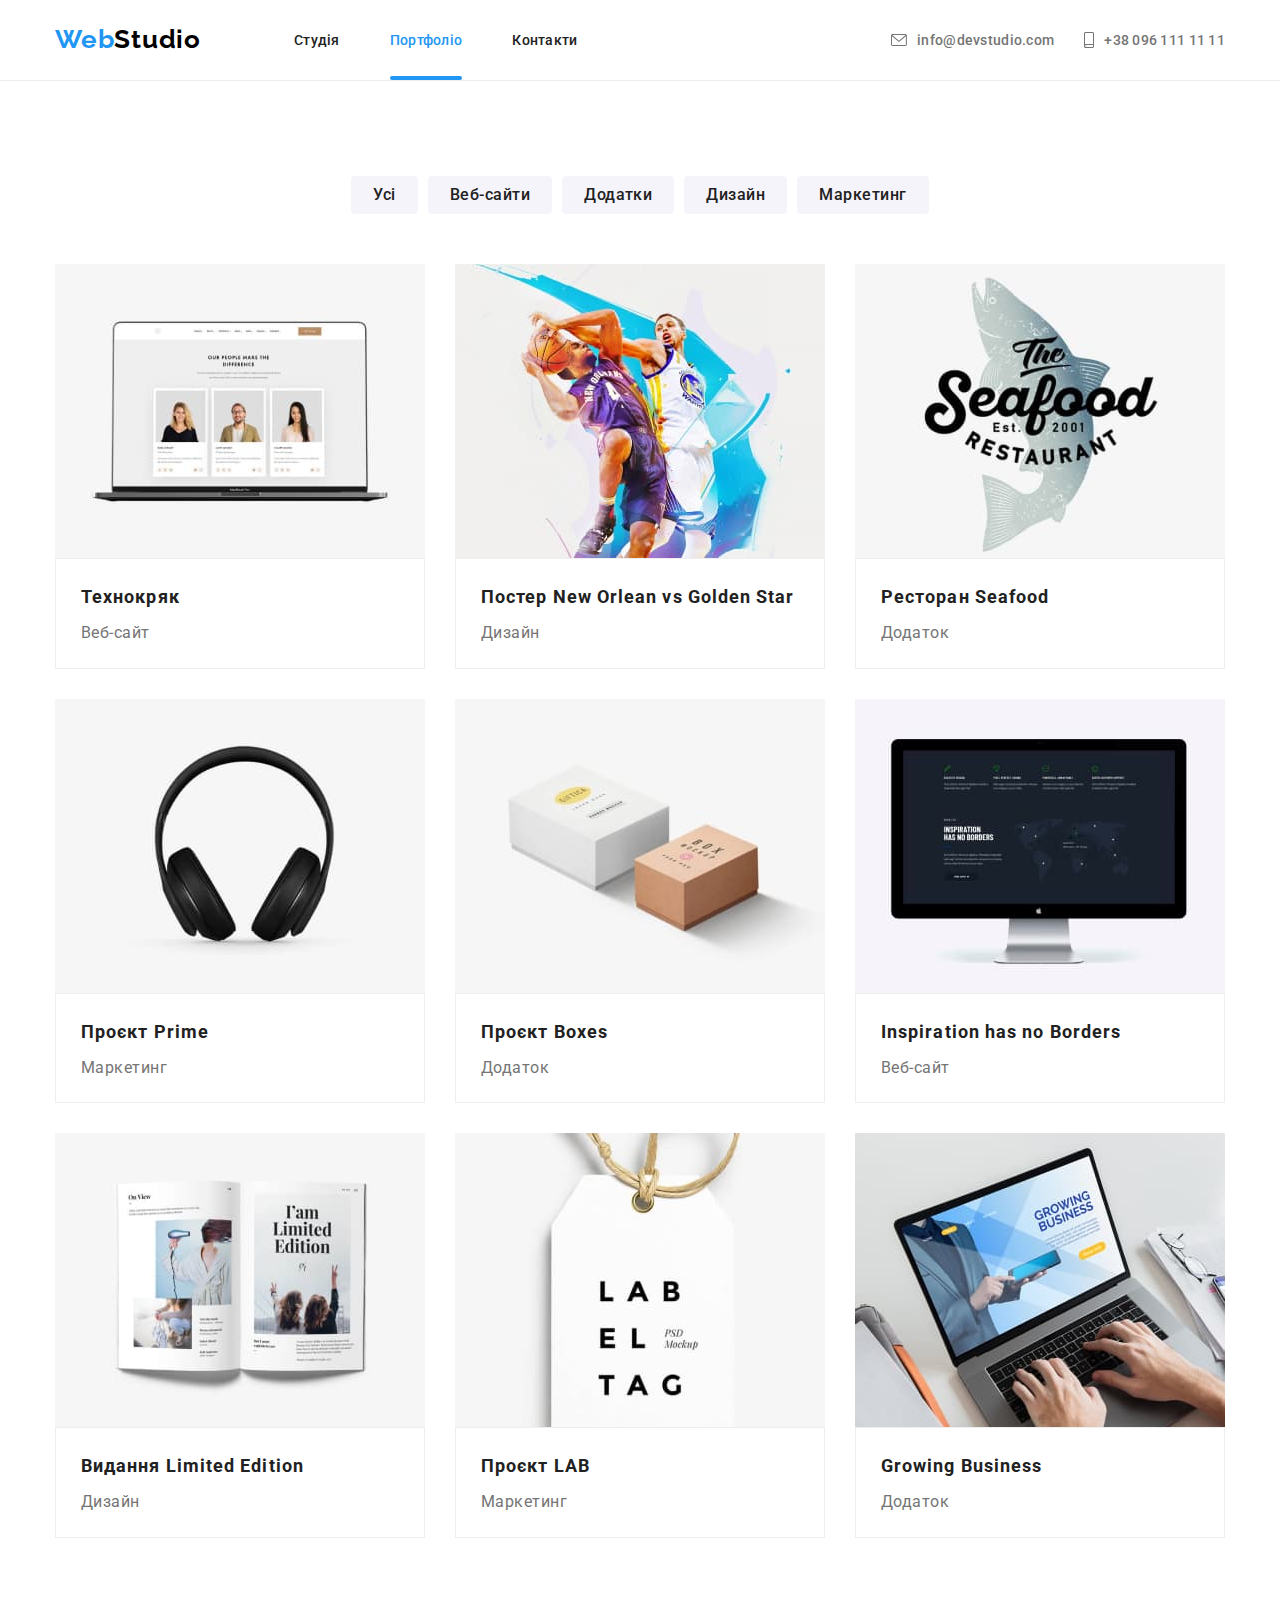
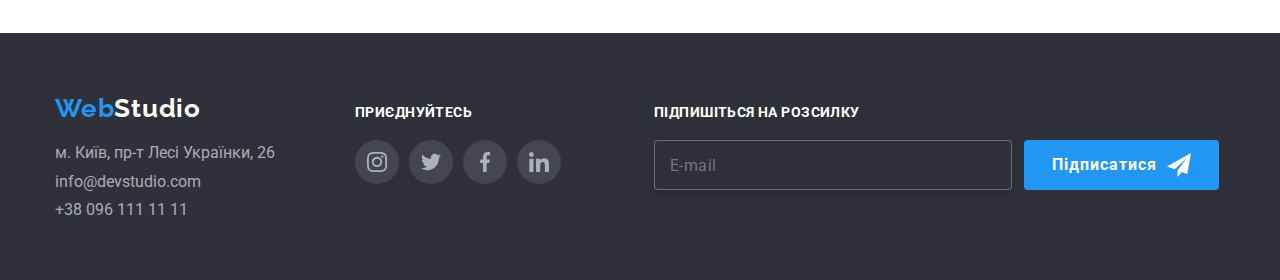
==== commit 7b04ca3c: "transform to SASS" ====
--- a/portfolio.html
+++ b/portfolio.html
@@ -6,12 +6,7 @@
     <meta http-equiv="X-UA-Compatible" content="IE=edge">
     <meta name="viewport" content="width=device-width, initial-scale=1.0">
     <title>WebStudio</title>
-    <link
-        href="https://fonts.googleapis.com/css2?family=Raleway:wght@700&family=Roboto:wght@400;500;700;900&display=swap"
-        rel="stylesheet">
-    <link rel="stylesheet"
-        href="https://cdnjs.cloudflare.com/ajax/libs/modern-normalize/1.1.0/modern-normalize.min.css">
-    <link rel="stylesheet" href="./css/styles.css">
+    <link rel="stylesheet" href="./css/main.min.css">
 </head>
 
 <body>
@@ -33,13 +28,13 @@
             <ul class="contacts-list ">
                 <li class="contacts-list__item">
                     <a class="contacts-list__link" href="mailto:info@devstudio.com">
-                        <svg class="contacts-list-icon" width="16" height="12">
+                        <svg class="contacts-list__icon" width="16" height="12">
                             <use href="./images/symbol-defs.svg#icon-mail"></use>
                         </svg> info@devstudio.com</a>
                 </li>
                 <li class="contacts-list__item">
                     <a class="contacts-list__link" href="tel:+380961111111">
-                        <svg class="contacts-list-icon" width="10" height="16">
+                        <svg class="contacts-list__icon" width="10" height="16">
                             <use href="./images/symbol-defs.svg#icon-smartphone"></use>
                         </svg>+38 096 111 11 11</a>
                 </li>
@@ -86,8 +81,8 @@
                                 </div>
 
                                 <div class="example-info">
-                                    <h2 class="example-name">Технокряк</h2>
-                                    <p class="example-type">Веб-сайт</p>
+                                    <h2 class="example-info__name">Технокряк</h2>
+                                    <p class="example-info__type">Веб-сайт</p>
                                 </div>
                             </div>
                         </a>
@@ -106,8 +101,8 @@
                                     </div>
                                 </div>
                                 <div class="example-info">
-                                    <h2 class="example-name">Постер New Orlean vs Golden Star</h2>
-                                    <p class="example-type">Дизайн</p>
+                                    <h2 class="example-info__name">Постер New Orlean vs Golden Star</h2>
+                                    <p class="example-info__type">Дизайн</p>
                                 </div>
                             </div>
                         </a>
@@ -126,8 +121,8 @@
                                     </div>
                                 </div>
                                 <div class="example-info">
-                                    <h2 class="example-name">Ресторан Seafood</h2>
-                                    <p class="example-type">Додаток</p>
+                                    <h2 class="example-info__name">Ресторан Seafood</h2>
+                                    <p class="example-info__type">Додаток</p>
                                 </div>
                             </div>
                         </a>
@@ -146,8 +141,8 @@
                                     </div>
                                 </div>
                                 <div class="example-info">
-                                    <h2 class="example-name">Проєкт Prime</h2>
-                                    <p class="example-type">Маркетинг</p>
+                                    <h2 class="example-info__name">Проєкт Prime</h2>
+                                    <p class="example-info__type">Маркетинг</p>
                                 </div>
                             </div>
                         </a>
@@ -166,8 +161,8 @@
                                     </div>
                                 </div>
                                 <div class="example-info">
-                                    <h2 class="example-name">Проєкт Boxes</h2>
-                                    <p class="example-type">Додаток</p>
+                                    <h2 class="example-info__name">Проєкт Boxes</h2>
+                                    <p class="example-info__type">Додаток</p>
                                 </div>
                             </div>
                         </a>
@@ -186,8 +181,8 @@
                                     </div>
                                 </div>
                                 <div class="example-info">
-                                    <h2 class="example-name">Inspiration has no Borders</h2>
-                                    <p class="example-type">Веб-сайт</p>
+                                    <h2 class="example-info__name">Inspiration has no Borders</h2>
+                                    <p class="example-info__type">Веб-сайт</p>
                                 </div>
                             </div>
                         </a>
@@ -206,8 +201,8 @@
                                     </div>
                                 </div>
                                 <div class="example-info">
-                                    <h2 class="example-name">Видання Limited Edition</h2>
-                                    <p class="example-type">Дизайн</p>
+                                    <h2 class="example-info__name">Видання Limited Edition</h2>
+                                    <p class="example-info__type">Дизайн</p>
                                 </div>
                             </div>
                         </a>
@@ -226,8 +221,8 @@
                                     </div>
                                 </div>
                                 <div class="example-info">
-                                    <h2 class="example-name">Проєкт LAB</h2>
-                                    <p class="example-type">Маркетинг</p>
+                                    <h2 class="example-info__name">Проєкт LAB</h2>
+                                    <p class="example-info__type">Маркетинг</p>
                                 </div>
                             </div>
                         </a>
@@ -246,8 +241,8 @@
                                     </div>
                                 </div>
                                 <div class="example-info">
-                                    <h2 class="example-name">Growing Business</h2>
-                                    <p class="example-type">Додаток</p>
+                                    <h2 class="example-info__name">Growing Business</h2>
+                                    <p class="example-info__type">Додаток</p>
                                 </div>
                             </div>
                         </a>
@@ -259,18 +254,19 @@
 
     <!-- Footer -->
     <footer class="footer">
-        <div class="footer-container container">
-            <div class="footer-adress">
+        <div class="footer__container container">
+            <div class="footer-contacts__wrap">
                 <a class="footer-logo logo" href="./index.html">
                     <span class="logo__decor"> Web</span>Studio
                 </a>
                 <address>
                     <ul class="footer-contacts">
                         <li class="footer-contacts__item">
-                            <a class="footer-contacts__link footer-adress__link"
+                            <a class="footer-contacts__link footer-contacts__link-icon"
                                 href="https://www.google.com/maps/place/%D0%B1%D1%83%D0%BB%D1%8C%D0%B2%D0%B0%D1%80+%D0%9B%D0%B5%D1%81%
                 D1%96+%D0%A3%D0%BA%D1%80%D0%B0%D1%97%D0%BD%D0%BA%D0%B8,+26,+%D0%9A%D0%B8%D1%97%D0%B2,+02000/@50.4265807,30.
-                5383858,17z/data=!3m1!4b1!4m5!3m4!1s0x40d4cf0e033ecbe9:0x57a4dffefec77da0!8m2!3d50.4265807!4d30.5383858" target="_blank" rel="noopener noreferrer">
+                5383858,17z/data=!3m1!4b1!4m5!3m4!1s0x40d4cf0e033ecbe9:0x57a4dffefec77da0!8m2!3d50.4265807!4d30.5383858" target="_blank"
+                                rel="noopener noreferrer">
                                 м. Київ, пр-т Лесі Українки, 26</a>
                         </li>
 
--- a/css/main.min.css
+++ b/css/main.min.css
@@ -0,0 +1 @@
+@import"https://fonts.googleapis.com/css2?family=Raleway:wght@700&family=Roboto:wght@400;500;700;900&display=swap";/*! modern-normalize v1.1.0 | MIT License | https://github.com/sindresorhus/modern-normalize */*,::after,::before{box-sizing:border-box}html{-moz-tab-size:4;-o-tab-size:4;tab-size:4}html{line-height:1.15;-webkit-text-size-adjust:100%}body{margin:0}body{font-family:system-ui,-apple-system,"Segoe UI",Roboto,Helvetica,Arial,sans-serif,"Apple Color Emoji","Segoe UI Emoji"}hr{height:0;color:inherit}abbr[title]{-webkit-text-decoration:underline dotted;text-decoration:underline dotted}b,strong{font-weight:bolder}code,kbd,pre,samp{font-family:ui-monospace,SFMono-Regular,Consolas,"Liberation Mono",Menlo,monospace;font-size:1em}small{font-size:80%}sub,sup{font-size:75%;line-height:0;position:relative;vertical-align:baseline}sub{bottom:-0.25em}sup{top:-0.5em}table{text-indent:0;border-color:inherit}button,input,optgroup,select,textarea{font-family:inherit;font-size:100%;line-height:1.15;margin:0}button,select{text-transform:none}[type=button],[type=reset],[type=submit],button{-webkit-appearance:button}::-moz-focus-inner{border-style:none;padding:0}:-moz-focusring{outline:1px dotted ButtonText}:-moz-ui-invalid{box-shadow:none}legend{padding:0}progress{vertical-align:baseline}::-webkit-inner-spin-button,::-webkit-outer-spin-button{height:auto}[type=search]{-webkit-appearance:textfield;outline-offset:-2px}::-webkit-search-decoration{-webkit-appearance:none}::-webkit-file-upload-button{-webkit-appearance:button;font:inherit}summary{display:list-item}ul{list-style:none;padding:0;margin:0}button{cursor:pointer}a{text-decoration:none;color:inherit;margin:0}h1,h2,h3,h4,h5,h6{margin:0}p{margin:0}body{font-family:Roboto,sans-serif;font-style:normal;color:var(--primary-text-color)}button{font-family:inherit;padding:0;margin:0;color:#fff;background-color:var(--accent-color);border:none;border-radius:4px}img{display:block;max-width:100%;height:auto}.container{max-width:1200px;padding:0 15px;margin:0 auto}address{font-style:normal}.section{padding-top:95px;padding-bottom:95px}.section__title{color:var(--title-text-color);font-weight:700;font-size:36px;line-height:1.2;text-align:center;letter-spacing:.03em;margin-bottom:50px}:root{--primary-text-color: #757575;--title-text-color: #212121;--accent-color: #2196F3;--primary-background-color: #ffffff;--secondary-background-color: #F5F4FA;--background-hero-color: #2F303A;--cubic: cubic-bezier(0.4, 0, 0.2, 1)}.footer-contacts__link:hover,.contacts-list__link:hover,.menu-list__link:hover,.footer-contacts__link:focus,.contacts-list__link:focus,.menu-list__link:focus{color:var(--accent-color)}.social-list__link:hover,.social-list__link:focus{background-color:var(--accent-color);fill:var(--primary-background-color)}.portfolio-header{border-bottom:1px solid #ececec}.header-container{height:80px;display:flex}.navigation{display:flex;align-items:center;justify-content:center}.logo{text-decoration:none;display:flex;align-items:center;font-family:"Raleway";font-weight:700;font-size:26px;line-height:1.2;letter-spacing:.03em}.header-logo{color:#000}.logo__decor{color:var(--accent-color)}.menu-list{display:flex;align-items:center;justify-content:center;margin-left:93px;gap:50px}.menu-list__item{flex-basis:calc((100% - 100px)/2)}.menu-list__link{font-family:"Roboto";font-weight:500;font-size:14px;line-height:1.2;letter-spacing:.02em;color:var(--title-text-color);display:inline-block;position:relative;padding-top:32px;padding-bottom:32px}.menu-list__link:after{position:absolute;left:0;bottom:0;content:"";width:100%;height:4px;padding-top:1px;border-radius:2px;background-color:var(--accent-color);transform:scaleX(0);transition:transform 250ms var(--cubic) 0ms}.menu-list__link:hover::after,.menu-list__link:focus::after{transform:scaleX(1)}.active__page{color:var(--accent-color)}.active__page::after{transform:scaleX(1)}.contacts-list{display:flex;align-items:center;justify-content:center;margin-left:auto}.contacts-list__item{display:flex;align-items:center;margin-left:auto}.contacts-list__link{display:flex;align-items:center;font-weight:500;font-size:14px;line-height:16px;letter-spacing:.02em;margin-left:30px;transition:color 250ms var(--cubic)}.contacts-list__icon{margin-right:10px;align-items:center;fill:currentColor}.hero{max-width:1600px;height:600px;margin-left:auto;margin-right:auto;background-image:linear-gradient(rgba(47, 48, 58, 0.4), rgba(47, 48, 58, 0.4)),url(../images/hero-background.jpg);background-repeat:no-repeat;background-position:center}.hero-title{font-weight:900;font-size:44px;line-height:1.36;text-align:center;letter-spacing:.06em;text-transform:uppercase;color:#fff;margin-bottom:30px}.hero__wrapp{display:flex;flex-direction:column;align-items:center;justify-content:center;max-width:700px;margin-left:auto;margin-right:auto;padding-top:200px;padding-bottom:200px}.hero__button{padding:10px 32px;box-shadow:0px 4px 4px rgba(0,0,0,.15);font-family:Roboto,sans-serif;font-weight:700;font-size:16px;line-height:1.8;letter-spacing:.06em;transition:color 250ms var(--cubic)}.hero__button:hover,.hero__button:focus{cursor:pointer;color:#000;background-color:#188ce8}.advantages{padding-bottom:0}.hide-title{position:absolute;white-space:nowrap;width:1px;height:1px;overflow:hidden;border:0;padding:0;clip:rect(0 0 0 0);-webkit-clip-path:inset(50%);clip-path:inset(50%);margin:-1px}.advantages-list{display:flex}.advantages-list__item{width:270px}.advantages-list__item:nth-child(-n+3){margin-right:30px}.advantages-list__title{font-weight:700;font-size:14px;line-height:1.2;letter-spacing:.03em;text-transform:uppercase;color:var(--title-text-color);margin-bottom:10px}.advantages-list__text{font-weight:400;font-size:14px;line-height:1.71;letter-spacing:.03em}.advantages-icon__box{height:120px;background-color:var(--secondary-background-color);margin-bottom:30px;display:flex;justify-content:center;align-items:center}.solution-list{display:flex}.solution-list__box{position:relative;display:inline-block}.solution-list__item:nth-child(-n+2){margin-right:30px}.solution-list__overlay-wrap{position:absolute;display:flex;justify-content:center;align-items:center;bottom:0;left:0;width:100%;height:70px;background:rgba(47,48,58,.8)}.secondary-title{font-weight:700;font-size:14px;line-height:16px;letter-spacing:.03em;text-transform:uppercase;color:#fff}.team{background-color:var(--secondary-background-color)}.team-list__item{background-color:var(--primary-background-color);box-shadow:0px 1px 3px rgba(0,0,0,.12),0px 1px 1px rgba(0,0,0,.14),0px 2px 1px rgba(0,0,0,.2);border-radius:0px 0px 4px 4px}.team-list{display:flex;gap:30px;flex-basis:calc((100% - 90px)/4)}.team-list__info{padding:30px 32px;text-align:center}.team-list__name{font-weight:500;font-size:16px;line-height:1.2;letter-spacing:.03em;color:var(--title-text-color);margin-bottom:10px}.team-list__position{font-weight:400;font-size:16px;line-height:1.2;letter-spacing:.03em;margin-bottom:16px}.social-list{display:flex;justify-content:space-between}.social-list__link{display:flex;justify-content:center;align-items:center;width:44px;height:44px;border-radius:50%;fill:#afb1b8;transition:fill 250ms var(--cubic),background-color 250ms var(--cubic)}.clients-list{display:flex;justify-content:space-between}.clients-list__link{display:flex;justify-content:center;align-items:center;width:160px;height:92px;border:1px solid #afb1b8;border-radius:4px;fill:#afb1b8;transition:fill 250ms var(--cubic)}.clients-list__link:hover,.clients-list__link:focus{border:1px solid var(--accent-color);fill:var(--accent-color)}.backdrop{position:fixed;left:0;bottom:0;top:0;right:0;opacity:1;transition:opacity 250ms var(--cubic);background-color:rgba(0,0,0,.2)}.is-hidden{visibility:hidden;opacity:0;pointer-events:none}.modal{position:absolute;width:528px;height:581px;top:50%;padding:40px;left:50%;transform:translate(-50%, -50%) scale(1);background-color:#fff;box-shadow:0px 1px 3px rgba(0,0,0,.12),0px 1px 1px rgba(0,0,0,.14),0px 2px 1px rgba(0,0,0,.2);border-radius:4px;transition:transform 250ms var(--cubic)}.modal-close{cursor:pointer;position:absolute;width:30px;height:30px;display:flex;align-items:center;justify-content:center;right:8px;top:8px;padding:0;border:1px solid rgba(0,0,0,.1);border-radius:50%;background-color:rgba(0,0,0,0);transition:fill 250ms var(--cubic)}.modal-close:hover,.modal-close:focus{fill:var(--accent-color)}.backdrop.is-hidden .modal{transform:translate(-50%, -50%) scale(0)}.form-title{font-weight:700;font-size:20px;line-height:1.15;text-align:center;letter-spacing:.03em;margin-bottom:12px;color:var(--title-text-color)}.label{display:block}.label-text{font-size:12px;line-height:1.6;letter-spacing:.01em;color:var(--primary-text-color)}.field{position:relative;margin-bottom:10px}.input{width:100%;border:1px solid rgba(33,33,33,.2);border-radius:4px;outline:rgba(0,0,0,0);transition:border 250ms var(--cubic)}.input:focus{border-color:var(--accent-color)}.field-input{padding:10px 15px 10px 32px}.field-icon{position:absolute;left:14px;top:50%;transform:translateY(-50%);transition:fill 250ms var(--cubic)}.field-input:focus+.field-icon{fill:var(--accent-color)}.input-comment{padding:12px 16px;height:120px;resize:none;margin-bottom:20px;font-size:12px;line-height:1.16;letter-spacing:.01em;color:rgba(117,117,117,.5)}.privacy{display:flex;justify-content:center;align-items:center;margin-bottom:30px}.privacy-wrapp{display:flex;justify-content:center;align-items:center;width:15px;height:14px;border:1px solid;border-radius:2px;border-color:var(--title-text-color);transition:border-color 250ms var(--cubic)}.privacy-icon{opacity:0;transition:opacity 250ms var(--cubic)}.privacy-input{position:absolute}.privacy-input:checked+.privacy-wrapp{border-color:rgba(0,0,0,0)}.privacy-input:checked+.privacy-wrapp .privacy-icon{opacity:1}.privacy-link{font-size:14px;line-height:1.71;letter-spacing:.03em;text-decoration:underline;color:var(--accent-color)}.privacy-text{font-size:14px;line-height:1.71;letter-spacing:.03em;color:var(--primary-text-color);margin-left:8px}.form-button{display:flex;align-items:center;text-align:center;padding:10px 52px;margin-left:auto;margin-right:auto;font-weight:700;font-size:16px;line-height:1.88;letter-spacing:.06em}.footer{background-color:var(--background-hero-color)}.footer__container{padding-top:60px;padding-bottom:60px}.footer-logo{color:#fff;margin-bottom:20px}.footer__container{display:flex;align-items:baseline;gap:0}.footer-contacts__wrap{width:230px}.footer-contacts__item:nth-child(-n+2){margin-bottom:10px}.footer-contacts__link{color:rgba(255,255,255,.6);transition:color 250ms var(--cubic)}.footer-contacts__link-adress{color:#fff;transition:color 250ms var(--cubic)}.footer-social{width:206px;height:80px;margin-right:93px;margin-left:70px}.social-title{margin-bottom:20px}.footer-social-list__link{background-color:rgba(255,255,255,.1);transition:background-color 250ms var(--cubic)}.subscribe-title{margin-bottom:20px}.subscribe-form{display:flex}.subscribe-input{width:358px;height:50px;letter-spacing:.03em;color:var(--primary-background-color);background-color:var(--background-hero-color);filter:drop-shadow(0px 4px 4px rgba(0, 0, 0, 0.15));border:1px solid rgba(255,255,255,.3);border-radius:4px;padding:15px;outline:rgba(0,0,0,0);font-size:16px;line-height:1.25;letter-spacing:.03em;color:rgba(255,255,255,.6)}.subscribe-button{display:flex;align-items:center;text-align:center;font-weight:700;font-size:16px;line-height:1.88;letter-spacing:.06em;color:#fff;margin-left:12px;padding:10px 28px}.subscribe-icon{margin-left:10px}.button-list{display:flex;justify-content:center;margin-bottom:50px}.button-list__item:not(:last-child){margin-right:10px}.button-list__button{font-family:Roboto;background-color:var(--secondary-background-color);color:var(--title-text-color);font-weight:500;font-size:16px;line-height:1.62;letter-spacing:.03em;border:none;border-radius:4px;padding:6px 22px;transition:color 250ms var(--cubic),background-color 250ms var(--cubic),box-shadow 250ms var(--cubic)}.button-list__button:focus,.button-list__button:hover,.button-list__button:active{color:var(--primary-background-color);background-color:var(--accent-color);box-shadow:0px 4px 4px rgba(0,0,0,.25)}.examples-container{padding-top:95px;padding-bottom:95px}.examples-list{display:flex;justify-content:center;flex-wrap:wrap;gap:30px}.example-list__link{position:relative}.example-list__link:focus .overlay-wrapp,.example-list__link:hover .overlay-wrapp{transform:translateY(0)}.example-list__item{position:relative;box-sizing:border-box;background-color:#fff;flex-basis:calc((100% - 60px)/3)}.example-list__item:hover,.example-list__item:focus{box-shadow:0px 1px 1px rgba(0,0,0,.12),0px 4px 4px rgba(0,0,0,.06),1px 4px 6px rgba(0,0,0,.16)}.img-overlay{position:relative;overflow:hidden}.overlay-wrapp{font-size:18px;line-height:1.56;letter-spacing:.03em;color:#fff;position:absolute;display:flex;justify-content:center;align-items:center;background:rgba(33,150,243,.9);padding:63px 24px;bottom:0;width:100%;height:100%;transform:translateY(100%);transition:250ms transform var(--cubic)}.example-info{padding:20px 25px;border:1px solid #eee}.example-info__name{font-weight:700;font-size:18px;line-height:2;letter-spacing:.06em;margin-bottom:4px;color:var(--title-text-color)}.example-info__type{font-weight:400;font-size:16px;line-height:1.8;letter-spacing:.03em;color:var(--primary-text-color)}/*# sourceMappingURL=main.min.css.map */